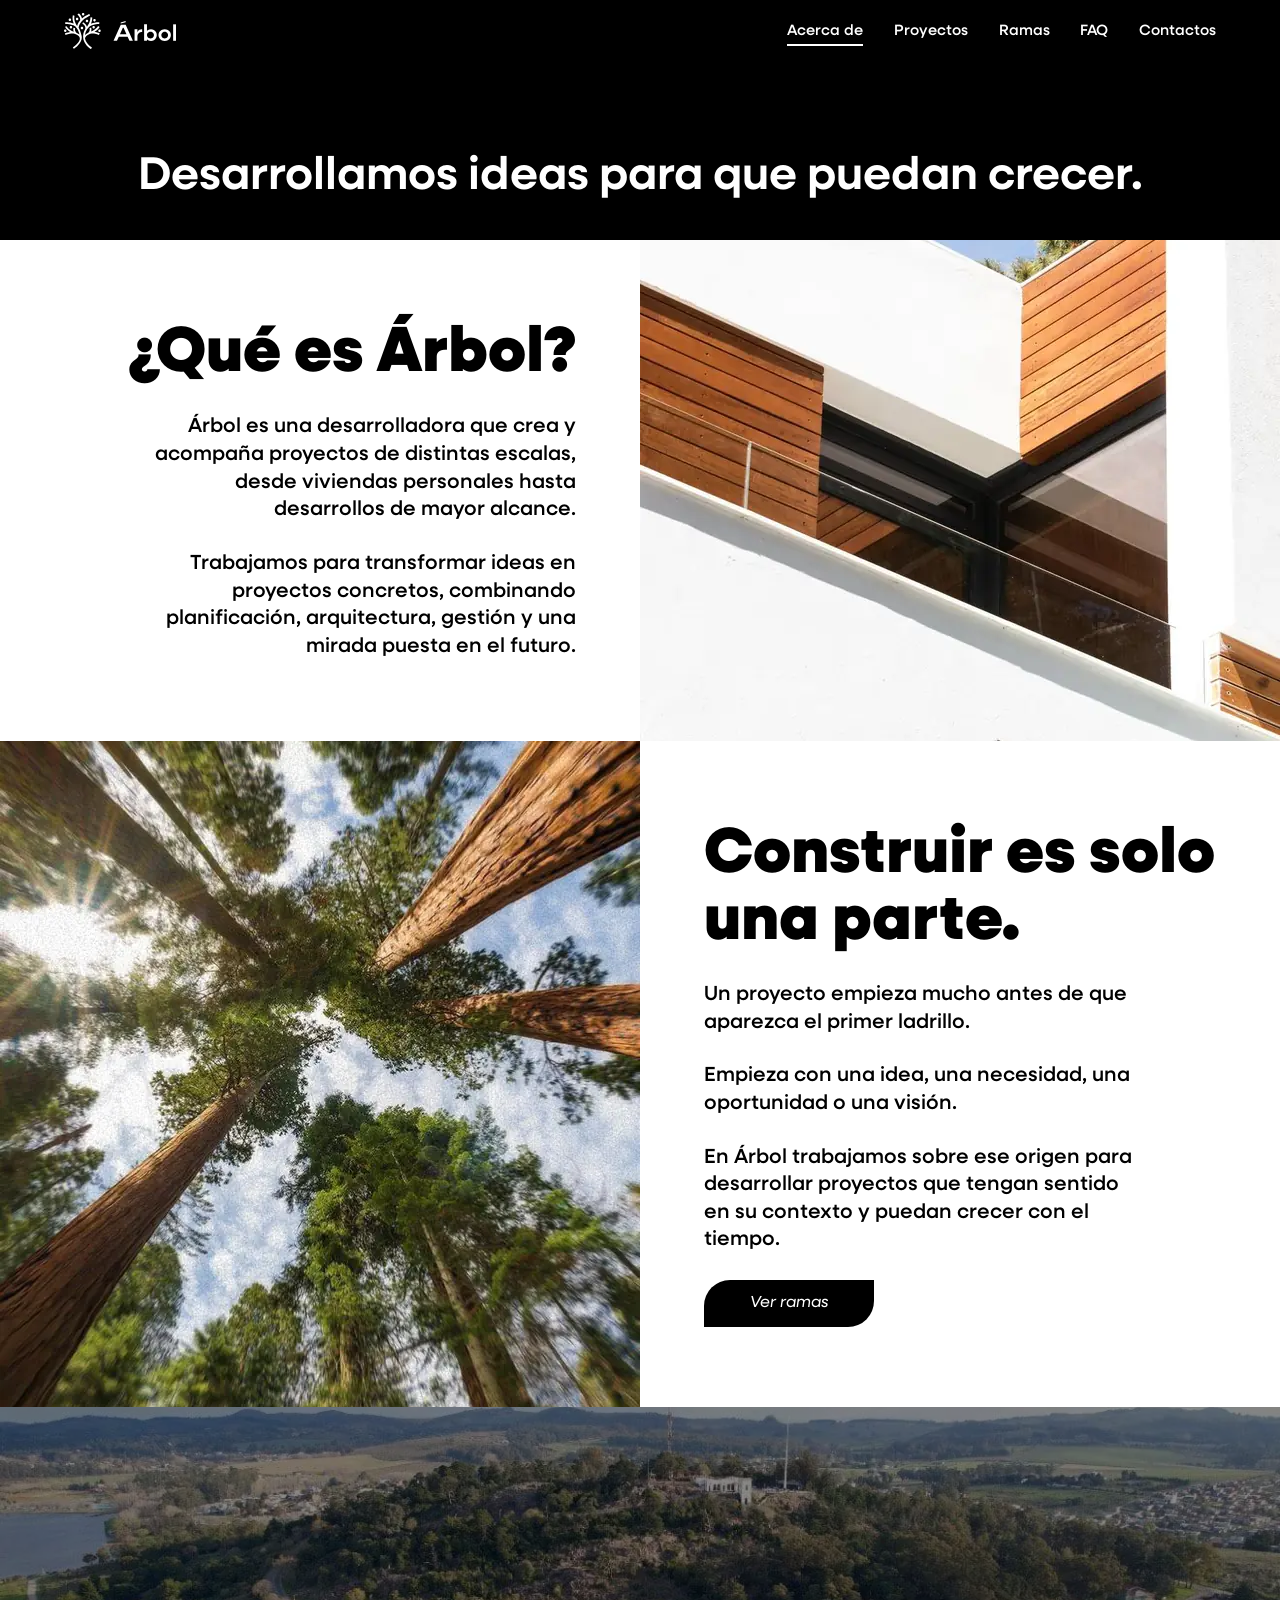
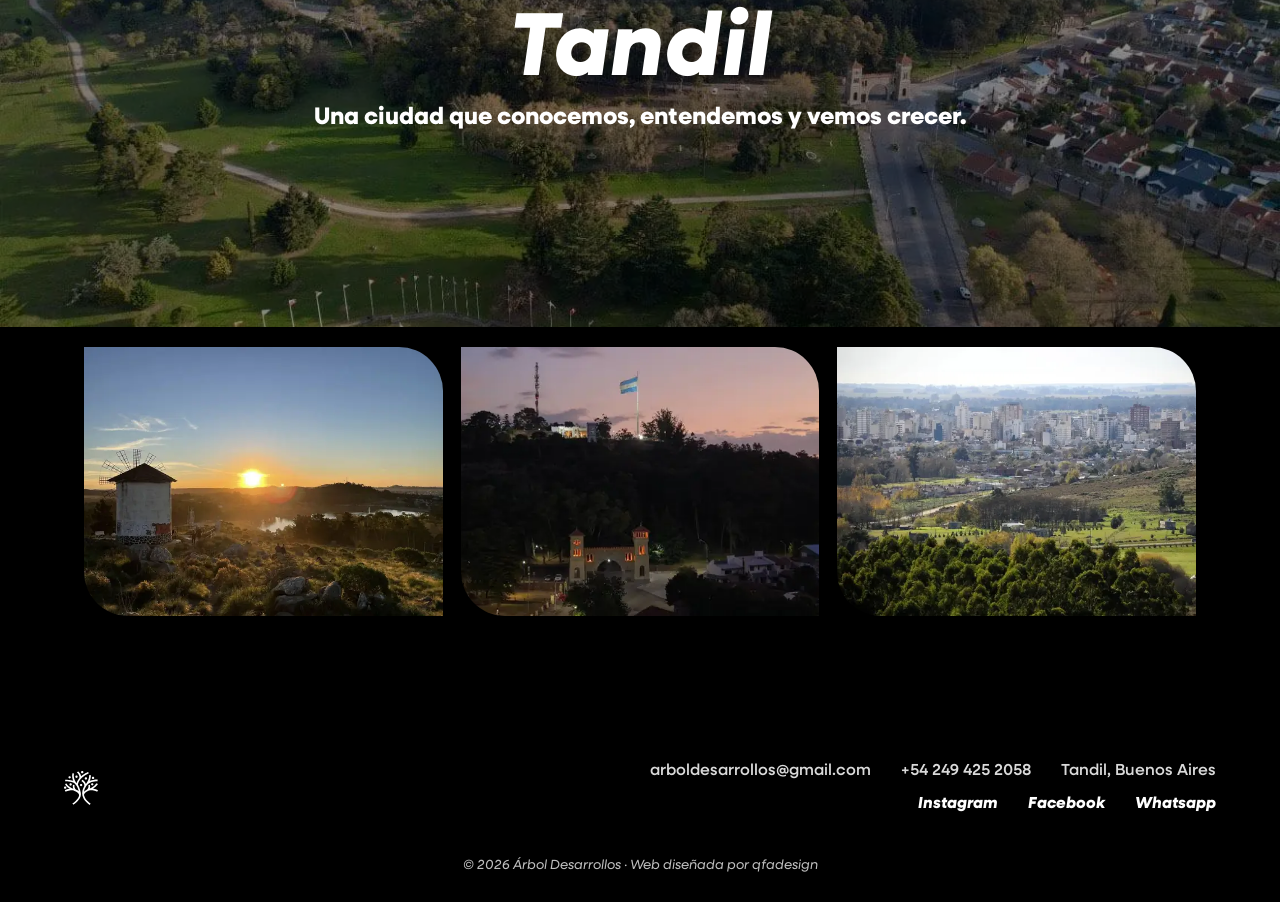
==== acerca-de/index.html @ dad2f112 "Add files via upload" ====
<!DOCTYPE html>
<html lang="es-AR"><head><meta charset="utf-8">
<!-- Google tag (gtag.js) -->
<script async src="https://www.googletagmanager.com/gtag/js?id=G-BPRK6N3W0X"></script>
<script>
  window.dataLayer = window.dataLayer || [];
  function gtag(){dataLayer.push(arguments);}
  gtag('js', new Date());

  gtag('config', 'G-BPRK6N3W0X');
</script>
<script>document.documentElement.classList.add("js")</script>
<meta name="viewport" content="width=device-width, initial-scale=1, viewport-fit=cover">
<title>Acerca de Árbol Desarrollos | Desarrolladora en Tandil</title>
<meta name="description" content="Árbol es una desarrolladora que crea y acompaña proyectos de distintas escalas en Tandil, desde viviendas personales hasta desarrollos de mayor alcance.">
<link rel="canonical" href="https://arboldesarrollos.com/acerca-de/">
<link rel="alternate" hreflang="es-AR" href="https://arboldesarrollos.com/acerca-de/">
<meta name="robots" content="index, follow, max-image-preview:large, max-snippet:-1">
<meta name="theme-color" content="#000000"><meta name="author" content="Árbol Desarrollos">
<meta name="geo.region" content="AR-B"><meta name="geo.placename" content="Tandil">
<meta property="og:type" content="website"><meta property="og:url" content="https://arboldesarrollos.com/acerca-de/"><meta property="og:site_name" content="Árbol Desarrollos"><meta property="og:locale" content="es_AR"><meta property="og:title" content="Acerca de Árbol Desarrollos | Desarrolladora en Tandil"><meta property="og:description" content="Árbol es una desarrolladora que crea y acompaña proyectos de distintas escalas en Tandil, desde viviendas personales hasta desarrollos de mayor alcance."><meta property="og:image" content="https://arboldesarrollos.com/og-image.jpg"><meta property="og:image:type" content="image/jpeg"><meta property="og:image:width" content="1200"><meta property="og:image:height" content="630"><meta property="og:image:alt" content="Árbol Desarrollos Inmobiliarios">
<meta name="twitter:card" content="summary_large_image"><meta name="twitter:title" content="Acerca de Árbol Desarrollos | Desarrolladora en Tandil"><meta name="twitter:description" content="Árbol es una desarrolladora que crea y acompaña proyectos de distintas escalas en Tandil, desde viviendas personales hasta desarrollos de mayor alcance."><meta name="twitter:image" content="https://arboldesarrollos.com/og-image.jpg"><meta name="twitter:image:alt" content="Árbol Desarrollos Inmobiliarios">
<link rel="icon" href="/favicon.ico" sizes="48x48"><link rel="icon" type="image/png" sizes="48x48" href="/favicon-48x48.png"><link rel="icon" type="image/png" sizes="96x96" href="/favicon-96x96.png"><link rel="icon" type="image/svg+xml" href="/favicon.svg" sizes="any"><link rel="apple-touch-icon" href="/apple-touch-icon.png"><link rel="manifest" href="/site.webmanifest">
<link rel="preload" as="font" type="font/woff2" href="/fonts/neulis-400-500.woff2" crossorigin>
<link rel="preload" as="font" type="font/woff2" href="/fonts/neulis-900.woff2" crossorigin>
<link rel="stylesheet" href="/css/style.css?v=20261016">
<script type="application/ld+json">{"@context":"https://schema.org","@graph":[{"@type":["Organization","RealEstateAgent"],"@id":"https://arboldesarrollos.com/#organizacion","name":"Árbol Desarrollos","alternateName":"Árbol Desarrollos Inmobiliarios","description":"Árbol es una desarrolladora inmobiliaria de Tandil. Proyectos de vivienda (Árbol Origen) e inversión (Árbol Horizonte) con planificación y mirada a largo plazo.","url":"https://arboldesarrollos.com/","logo":{"@type":"ImageObject","url":"https://arboldesarrollos.com/icon-512.png","width":512,"height":512},"image":"https://arboldesarrollos.com/og-image.jpg","email":"arboldesarrollos@gmail.com","telephone":"+542494252058","address":{"@type":"PostalAddress","addressLocality":"Tandil","addressRegion":"Buenos Aires","addressCountry":"AR"},"areaServed":{"@type":"City","name":"Tandil","geo":{"@type":"GeoCoordinates","latitude":-37.3217,"longitude":-59.1332}},"sameAs":["https://www.instagram.com/arbol.desarrollos/","https://www.facebook.com/profile.php?id=61587335765953"],"contactPoint":{"@type":"ContactPoint","contactType":"customer service","email":"arboldesarrollos@gmail.com","telephone":"+542494252058","availableLanguage":"es"}},{"@type":"WebSite","@id":"https://arboldesarrollos.com/#sitio","url":"https://arboldesarrollos.com/","name":"Árbol Desarrollos","inLanguage":"es-AR","publisher":{"@id":"https://arboldesarrollos.com/#organizacion"}},{"@type":"AboutPage","@id":"https://arboldesarrollos.com/acerca-de/#webpage","url":"https://arboldesarrollos.com/acerca-de/","name":"Acerca de Árbol Desarrollos | Desarrolladora en Tandil","description":"Árbol es una desarrolladora que crea y acompaña proyectos de distintas escalas en Tandil, desde viviendas personales hasta desarrollos de mayor alcance.","inLanguage":"es-AR","isPartOf":{"@id":"https://arboldesarrollos.com/#sitio"},"about":{"@id":"https://arboldesarrollos.com/#organizacion"},"primaryImageOfPage":{"@type":"ImageObject","url":"https://arboldesarrollos.com/og-image.jpg"},"breadcrumb":{"@id":"https://arboldesarrollos.com/acerca-de/#breadcrumb"}},{"@type":"BreadcrumbList","@id":"https://arboldesarrollos.com/acerca-de/#breadcrumb","itemListElement":[{"@type":"ListItem","position":1,"name":"Inicio","item":"https://arboldesarrollos.com/"},{"@type":"ListItem","position":2,"name":"Acerca de","item":"https://arboldesarrollos.com/acerca-de/"}]}]}</script>
</head>
<body>
<a class="skip" href="#contenido">Saltar al contenido</a>
<header><nav aria-label="Principal"><a class="logo" href="/" aria-label="Árbol Desarrollos, ir al inicio"><img src="/img/logo.svg" alt="Árbol Desarrollos" width="112" height="36"></a><button id="bg" type="button" aria-label="Abrir menú" aria-expanded="false" aria-controls="mn">☰</button><ul id="mn"><li><a href="/acerca-de/" class="on" aria-current="page">Acerca de</a></li><li><a href="/proyectos/">Proyectos</a></li><li><a href="/ramas/">Ramas</a></li><li><a href="/preguntas-frecuentes/">FAQ</a></li><li><a href="/contacto/">Contactos</a></li></ul></nav></header>
<main id="contenido">
<section class="page">
<div class="head"><h1 class="soft">Desarrollamos ideas para que puedan crecer.</h1></div>
<div class="split"><div class="tx"><h2>¿Qué es Árbol?</h2><p>Árbol es una desarrolladora que crea y acompaña proyectos de distintas escalas, desde viviendas personales hasta desarrollos de mayor alcance.</p><p>Trabajamos para transformar ideas en proyectos concretos, combinando planificación, arquitectura, gestión y una mirada puesta en el futuro.</p></div><div class="ph"><img src="/img/detalle-arquitectura-900.webp" srcset="/img/detalle-arquitectura-640.webp 640w, /img/detalle-arquitectura-900.webp 900w" sizes="(max-width:820px) 100vw, 50vw" alt="Detalle de arquitectura" width="900" height="1350" loading="lazy" decoding="async"></div></div>
<div class="split rev"><div class="ph"><img src="/img/arboles-contrapicado-736.webp" srcset="/img/arboles-contrapicado-640.webp 640w, /img/arboles-contrapicado-736.webp 736w" sizes="(max-width:820px) 100vw, 50vw" alt="Árboles vistos desde abajo" width="736" height="1338" loading="lazy" decoding="async"></div><div class="tx"><h2>Construir es solo una parte.</h2><p>Un proyecto empieza mucho antes de que aparezca el primer ladrillo.</p><p>Empieza con una idea, una necesidad, una oportunidad o una visión.</p><p>En Árbol trabajamos sobre ese origen para desarrollar proyectos que tengan sentido en su contexto y puedan crecer con el tiempo.</p><a class="btn dk" href="/ramas/">Ver ramas</a></div></div>
<div class="tan"><img class="bgi" src="/img/tandil-parque-aerea-1320.webp" srcset="/img/tandil-parque-aerea-640.webp 640w, /img/tandil-parque-aerea-1024.webp 1024w, /img/tandil-parque-aerea-1320.webp 1320w" sizes="100vw" alt="Vista aérea de un parque y barrios de Tandil" width="1320" height="735" loading="lazy" decoding="async"><h2>Tandil</h2><p>Una ciudad que conocemos, entendemos y vemos crecer.</p></div>
<div class="sec"><div class="gal"><div><img src="/img/tandil-atardecer-molino-1100.webp" srcset="/img/tandil-atardecer-molino-640.webp 640w, /img/tandil-atardecer-molino-1024.webp 1024w, /img/tandil-atardecer-molino-1100.webp 1100w" sizes="(max-width:820px) 100vw, 33vw" alt="Atardecer en Tandil" width="1100" height="825" loading="lazy" decoding="async"></div><div><img src="/img/tandil-portal-cerro-calvario-1100.webp" srcset="/img/tandil-portal-cerro-calvario-640.webp 640w, /img/tandil-portal-cerro-calvario-1024.webp 1024w, /img/tandil-portal-cerro-calvario-1100.webp 1100w" sizes="(max-width:820px) 100vw, 33vw" alt="Portal del Cerro Calvario" width="1100" height="618" loading="lazy" decoding="async"></div><div><img src="/img/tandil-ciudad-lejos-1100.webp" srcset="/img/tandil-ciudad-lejos-640.webp 640w, /img/tandil-ciudad-lejos-1024.webp 1024w, /img/tandil-ciudad-lejos-1100.webp 1100w" sizes="(max-width:820px) 100vw, 33vw" alt="Vista de la ciudad de Tandil" width="1100" height="750" loading="lazy" decoding="async"></div></div></div>
</section>
</main>
<footer><a class="flogo" href="/" aria-label="Ir al inicio"><img class="ft" src="/img/logo-isotipo.svg" alt="Árbol Desarrollos" width="35" height="34"></a><div><ul class="fn"><li><a href="mailto:arboldesarrollos@gmail.com">arboldesarrollos@gmail.com</a></li><li><a href="tel:+542494252058">+54 249 425 2058</a></li><li>Tandil, Buenos Aires</li></ul><ul class="s"><li><a href="https://www.instagram.com/arbol.desarrollos/" target="_blank" rel="noopener">Instagram</a></li><li><a href="https://www.facebook.com/profile.php?id=61587335765953" target="_blank" rel="noopener">Facebook</a></li><li><a href="https://wa.me/542494252058" target="_blank" rel="noopener">Whatsapp</a></li></ul></div><small>© 2026 Árbol Desarrollos · Web diseñada por qfadesign</small></footer>
<script src="/js/main.js?v=20261016" defer></script>
</body></html>
---- css/style.css ----
@font-face{font-family:'Neulis Sans';font-weight:900;font-style:normal;font-display:swap;src:url(/fonts/neulis-900.woff2) format('woff2')}
@font-face{font-family:'Neulis Sans';font-weight:800;font-style:normal;font-display:swap;src:url(/fonts/neulis-800.woff2) format('woff2')}
@font-face{font-family:'Neulis Sans';font-weight:700;font-style:normal;font-display:swap;src:url(/fonts/neulis-700.woff2) format('woff2')}
@font-face{font-family:'Neulis Sans';font-weight:600;font-style:normal;font-display:swap;src:url(/fonts/neulis-600.woff2) format('woff2')}
@font-face{font-family:'Neulis Sans';font-weight:400 500;font-style:normal;font-display:swap;src:url(/fonts/neulis-400-500.woff2) format('woff2')}
@font-face{font-family:'Neulis Sans';font-weight:800 900;font-style:italic;font-display:swap;src:url(/fonts/neulis-800-900-italic.woff2) format('woff2')}
@font-face{font-family:'Neulis Sans';font-weight:700;font-style:italic;font-display:swap;src:url(/fonts/neulis-700-italic.woff2) format('woff2')}
@font-face{font-family:'Neulis Sans';font-weight:600;font-style:italic;font-display:swap;src:url(/fonts/neulis-600-italic.woff2) format('woff2')}
@font-face{font-family:'Neulis Sans';font-weight:300;font-style:italic;font-display:swap;src:url(/fonts/neulis-300-italic.woff2) format('woff2')}
@font-face{font-family:'Neulis Sans';font-weight:400 500;font-style:italic;font-display:swap;src:url(/fonts/neulis-400-500-italic.woff2) format('woff2')}
@font-face{font-family:'Bickham Script Pro 3';font-weight:400;font-style:normal;font-display:swap;src:url(/fonts/bickham-400.woff2) format('woff2')}
:root{--n:#000;--b:#fff;--g:#819092;--o:#d4703d;--sans:'Neulis Sans',system-ui,sans-serif;--script:'Bickham Script Pro 3',cursive;--r:26px;--pad:clamp(20px,5vw,72px);--d:#fff}
body.hz{--d:var(--g)}
*{box-sizing:border-box;margin:0}
html{scroll-padding-top:64px}
body{font-family:var(--sans);background:var(--n);color:var(--b);padding-top:env(safe-area-inset-top,0);-webkit-font-smoothing:antialiased}
a{color:inherit;text-decoration:none}
img{max-width:100%;display:block}
header nav{position:fixed;top:env(safe-area-inset-top,0);left:0;right:0;height:62px;background:#000;display:flex;align-items:center;justify-content:space-between;padding:0 var(--pad);z-index:10}
header nav .logo img{height:36px;width:auto}
header nav ul{display:flex;gap:clamp(16px,2.4vw,34px);list-style:none;padding:0}
header nav ul a{font-weight:500;font-size:15px;padding:6px 0;border-bottom:2px solid transparent;transition:.2s}
header nav ul a:hover,header nav ul a.on{border-color:var(--d)}
#bg{display:none;background:none;border:0;color:#fff;font-size:28px;cursor:pointer}
main{padding-top:62px;min-height:100vh}
.page{animation:in .5s ease}
@keyframes in{from{opacity:0;transform:translateY(14px)}to{opacity:1;transform:none}}
.btn{display:inline-block;background:#fff;color:#000;font-style:italic;font-weight:500;padding:14px 46px;border-radius:var(--r) 0 var(--r) 0;transition:.25s;border:0;font-family:inherit;font-size:16px;cursor:pointer}
.btn:hover{background:var(--d);color:#000;transform:translateY(-2px);box-shadow:0 10px 26px rgba(255,255,255,.25)}
.btn.dk{background:#000;color:#fff}
.btn.dk:hover{background:var(--d);color:#000;box-shadow:inset 0 0 0 2px #000}
.hero,.cta,.tan{position:relative;display:flex;flex-direction:column;align-items:center;justify-content:center;text-align:center;padding:60px var(--pad);isolation:isolate}
.hero::before,.cta::before,.tan::before{content:"";position:absolute;inset:0;background:rgba(0,0,0,.45);z-index:-1}
.hero{min-height:calc(100vh - 62px)}
.script{font-family:var(--script);font-weight:400;font-size:clamp(66px,11.5vw,170px);line-height:.8}
.hero p,.cta p{font-size:clamp(16px,2vw,24px);font-weight:500;margin:26px 0 40px;max-width:820px}
h1,h2,h3{font-weight:900;line-height:1.05}
h2{font-size:clamp(34px,5vw,64px)}
i,em{font-style:italic}
.split{display:grid;grid-template-columns:1fr 1fr;background:#fff;color:#000}
.split .tx{padding:80px var(--pad);display:flex;flex-direction:column;justify-content:center;align-items:flex-end;text-align:right;gap:26px}
.split .tx p{font-size:clamp(16px,1.6vw,21px);font-weight:500;max-width:440px;line-height:1.35}
.split.rev .tx{align-items:flex-start;text-align:left}
.split .ph{min-height:420px;position:relative;overflow:hidden}
.ramas{background:linear-gradient(90deg,var(--o),var(--g));text-align:center;padding:80px var(--pad)}
.ramas h2 span{color:#fff}.ramas h2{color:#000}
.duo{display:grid;grid-template-columns:1fr auto 1fr;gap:34px;align-items:center;max-width:920px;margin:56px auto}
.duo h3{font-size:26px;font-style:italic;color:#000}
.duo p{font-weight:500;line-height:1.35;margin-top:6px}
.duo .l{text-align:right}.duo .r{text-align:left}
.ic{display:flex;gap:6px}.ic span{position:relative;width:58px;height:110px;display:block}.ic img{position:absolute;left:50%;top:50%;width:110px;max-width:none;height:auto;transform:translate(-50%,-50%) rotate(var(--rot))}
.hero::before{background:rgba(0,0,0,.28)}
.gal{display:grid;grid-template-columns:repeat(3,1fr);gap:18px}
.gal div{aspect-ratio:4/3;position:relative;overflow:hidden;border-radius:0 44px 0 44px}
.pro .pimg{min-height:340px;position:relative;padding:0}
.note{font-size:13px;opacity:.6;font-style:italic;margin-top:18px}
.sub{margin:70px 0 22px;font-size:clamp(26px,3.4vw,40px)}
.tan{min-height:520px}.tan h2{font-style:italic;font-size:clamp(46px,7vw,90px)}
.tan p{font-size:clamp(16px,2vw,24px);font-weight:800;margin-top:6px}
.cta{min-height:360px}.cta h2{font-size:clamp(26px,3.6vw,44px);font-weight:600}
.cta p{margin:10px 0 26px;font-weight:500;font-size:clamp(14px,1.4vw,17px);opacity:.9}
footer{background:#000;padding:56px var(--pad) 28px;display:grid;grid-template-columns:1fr auto;gap:28px;align-items:center}
footer img{height:34px;width:auto}
footer .flogo{display:block;width:fit-content}
footer ul{display:flex;flex-wrap:wrap;gap:8px 30px;justify-content:flex-end;list-style:none;padding:0;margin:0}
footer ul.s{font-style:italic;font-weight:800}
footer small{grid-column:1/-1;text-align:center;font-style:italic;font-weight:400;opacity:.75;margin-top:16px}
.head{padding:90px var(--pad) 40px;text-align:center}
.head h1:not(.script){font-size:clamp(40px,6.4vw,88px)}
.head.grad{background:linear-gradient(90deg,var(--o),var(--g));padding-bottom:70px}.head.grad h1{color:#000}.head.grad h1 span{color:#fff}
.head h1.soft{font-size:clamp(28px,3.8vw,46px);font-weight:600}
.head p{margin-top:16px;font-size:clamp(16px,1.8vw,21px);font-weight:500;opacity:.85}
.sec{padding:20px var(--pad) 90px;max-width:1240px;margin:auto}.head.grad+.sec{padding-top:60px}
.cards{display:grid;grid-template-columns:repeat(auto-fit,minmax(280px,1fr));gap:28px}
.card{padding:38px;border-radius:0 var(--r) 0 var(--r);background:#fff;color:#000}
.card.or{background:var(--o)}.card.gr{background:var(--g)}
.card h3{font-size:34px;font-style:italic;margin-bottom:12px}
.card p{font-weight:500;line-height:1.4}
.pro{display:grid;grid-template-columns:1fr 1fr;gap:0;background:#fff;color:#000;border-radius:0 60px 0 60px;overflow:hidden}
.pro img{width:100%;height:100%;object-fit:cover;min-height:300px}
.pro div{padding:44px;display:flex;flex-direction:column;gap:16px;justify-content:center;align-items:flex-start}
.pro p{font-weight:500;line-height:1.4}
.tag{font-size:13px;font-weight:800;letter-spacing:.08em;text-transform:uppercase;color:var(--g)}
details{border-bottom:1px solid #333;padding:22px 0}
summary span{flex:1}
summary::before{content:counter(q,decimal-leading-zero);color:var(--d);font-size:.62em;font-weight:500;opacity:.8;padding-top:.5em;min-width:1.6em}
.sec{counter-reset:q}details{counter-increment:q}
details p a{font-weight:700;border-bottom:2px solid var(--d)}
summary{font-weight:800;font-size:clamp(18px,2vw,23px);cursor:pointer;list-style:none;display:flex;justify-content:space-between;gap:20px}
summary::after{content:"+";color:var(--d);font-size:28px;line-height:1}
details[open] summary::after{content:"–"}
details p{margin-top:14px;font-weight:500;line-height:1.5;opacity:.85;max-width:760px}
form{display:grid;gap:16px;max-width:620px;margin:auto}
input,textarea{font:inherit;font-weight:500;padding:16px 18px;border:0;border-bottom:2px solid var(--g);background:#111;color:#fff;border-radius:0}
input:focus,textarea:focus{outline:0;border-color:var(--d)}
textarea{min-height:130px;resize:vertical}
#ok{display:none;text-align:center;font-weight:800;font-size:22px;padding:40px 0}
.via{display:flex;flex-wrap:wrap;gap:16px;justify-content:center;max-width:620px;margin:0 auto}
.via .btn{flex:1 1 240px;text-align:center;padding:14px 20px}
.alt{text-align:center;font-style:italic;font-weight:500;opacity:.75;margin:34px 0 26px}
.js .rv{opacity:0}
.js .rv.in{opacity:1;animation:rv .85s cubic-bezier(.2,.7,.2,1) backwards;animation-delay:var(--dl,0s)}
@keyframes rv{from{opacity:0;transform:translateY(28px)}to{opacity:1;transform:none}}
@media(prefers-reduced-motion:reduce){.js .rv{opacity:1}.js .rv.in{animation:none}}
.back{display:inline-block;margin-bottom:18px;font-weight:500;font-size:15px;opacity:.8;border-bottom:2px solid transparent;transition:.2s}
.back:hover{opacity:1;border-color:var(--d)}
.head .tag{display:block;margin-bottom:10px}
.hs{display:flex;gap:18px;overflow-x:auto;scroll-snap-type:x mandatory;padding:0 var(--pad) 14px;scroll-padding:0 var(--pad);scrollbar-width:thin;scrollbar-color:var(--d) #111;-webkit-overflow-scrolling:touch}
.hs img{--w:min(80vw,520px);flex:0 0 var(--w);width:var(--w);height:auto!important;max-height:280px;aspect-ratio:2/1;object-fit:cover;object-position:center 45%;border-radius:0 28px 0 28px;scroll-snap-align:start;background:#111}
.hsn{display:flex;gap:10px;justify-content:flex-end;padding:8px var(--pad) 0}
.hsn button{width:46px;height:46px;border-radius:0 16px 0 16px;border:2px solid var(--d);background:transparent;color:#fff;font-size:26px;line-height:1;cursor:pointer;transition:.2s}
.hsn button:hover{background:var(--d);color:#000}
.pro.one{grid-template-columns:1fr}
.blk{margin-top:70px}
.blk>h2{font-size:clamp(24px,3vw,36px);font-weight:600;margin-bottom:22px}
.grid3{display:grid;grid-template-columns:repeat(auto-fit,minmax(270px,1fr));gap:18px}
.sc{background:#0e0e0e;border:1px solid #232323;border-radius:0 34px 0 34px;padding:28px}
.sc h3{font-size:13px;font-weight:800;letter-spacing:.14em;text-transform:uppercase;color:var(--g);margin-bottom:14px}
.sc ul{list-style:none;padding:0;margin:0}
.sc .feat li{border-color:#232323}
.sc .row{display:flex;align-items:center;gap:14px;padding:12px 0;border-bottom:1px solid #232323;font-weight:500;line-height:1.3}
.sc .row:last-child{border-bottom:0}
.sc .row small{display:block;font-size:14px;opacity:.75;font-weight:400}
.n{flex:0 0 32px;height:32px;border-radius:50%;background:var(--g);color:#fff;display:grid;place-items:center;font-size:15px;font-weight:600}
.n.b{background:#fff;color:#000}
.big{font-size:clamp(34px,4.4vw,54px);font-weight:800;line-height:1}
.planos{display:grid;grid-template-columns:repeat(3,1fr);gap:18px;align-items:start}
.planos figure{margin:0;background:#fff;color:#000;border-radius:0 34px 0 34px;padding:16px 16px 14px}

.planos img{width:100%;height:auto;display:block}
.planos figcaption{margin-top:10px;font-weight:600;font-size:15px}
.mat{display:flex;flex-wrap:wrap;gap:10px}
.mat span{display:flex;align-items:center;gap:12px;border:1px solid var(--g);padding:7px 20px 7px 7px;border-radius:0 16px 0 16px;font-weight:500}.mat img{width:44px;height:44px;object-fit:cover;border-radius:0 10px 0 10px;flex:none}
@media(max-width:820px){.planos{grid-template-columns:1fr}.planos figure:first-child{grid-row:auto}}
.sec .note{margin-top:22px}
.feat{list-style:none;padding:0;width:100%}
.feat li{position:relative;font-weight:500;line-height:1.35;padding:12px 0 12px 26px;border-bottom:1px solid #ddd}
.feat li:last-child{border-bottom:0}
.feat li::before{content:"";position:absolute;left:0;top:19px;width:10px;height:10px;background:var(--g);border-radius:0 4px 0 4px}
.planos.uno{grid-template-columns:1fr;max-width:520px}
.pro+.pro{margin-top:28px}
.head h1.long{font-size:clamp(32px,5.2vw,68px)}
.ubi{display:grid;grid-template-columns:1.5fr 1fr;gap:18px;align-items:stretch}
.ubi figure{margin:0;border-radius:0 34px 0 34px;overflow:hidden;background:#fff;min-height:280px}
.ubi figure img{width:100%;height:100%;object-fit:cover}
.ubi .sc p{font-weight:500;line-height:1.45;margin-bottom:16px}
.ubi .sc .btn{margin-top:4px}
.ubi .sc img{border-radius:0 24px 0 24px;margin-top:22px;width:100%;max-height:260px;object-fit:cover}
@media(max-width:820px){
#bg{display:block}
header nav ul{position:fixed;top:calc(62px + env(safe-area-inset-top,0));left:0;right:0;background:#000;flex-direction:column;padding:10px var(--pad) 26px;gap:4px;transform:translateY(-130%);visibility:hidden;transition:transform .3s,visibility 0s .3s;z-index:-1}
header nav ul.open{transform:none;visibility:visible;transition:transform .3s,visibility 0s}
header nav ul a{display:block;padding:12px 0;font-size:18px}
.split,.pro{grid-template-columns:1fr}.gal{grid-template-columns:1fr}.ubi{grid-template-columns:1fr}
.split .tx{align-items:flex-start;text-align:left;padding:56px var(--pad)}
.split .ph{min-height:320px;order:-1}
.duo{grid-template-columns:1fr;text-align:center;gap:22px}.duo .l,.duo .r{text-align:center}.ic{margin:auto}
.ramas{background:linear-gradient(180deg,var(--o),var(--g))}
footer{grid-template-columns:1fr;text-align:center}footer img{margin:auto}footer .flogo{margin:auto}footer ul{justify-content:center}
}

.bgi{position:absolute;inset:0;width:100%;height:100%;object-fit:cover;z-index:-2}
.cta .bgi{object-position:center 90%}
.split .ph img,.gal img,.pro .pimg img{position:absolute;inset:0;width:100%;height:100%;object-fit:cover;min-height:0}
.planos a{display:block}
.sr{position:absolute;width:1px;height:1px;margin:-1px;padding:0;overflow:hidden;clip:rect(0,0,0,0);white-space:nowrap;border:0}
.skip{position:absolute;left:12px;top:-80px;background:#fff;color:#000;padding:10px 18px;z-index:20;font-weight:600;border-radius:0 14px 0 14px;transition:top .2s}
.skip:focus{top:calc(env(safe-area-inset-top,0px) + 8px)}
a:focus-visible,button:focus-visible,summary:focus-visible{outline:2px solid var(--o);outline-offset:3px}
footer ul.fn{font-weight:500;opacity:.85;margin-bottom:14px}
footer ul.fn a:hover,footer ul.s a:hover{text-decoration:underline;text-underline-offset:4px}
.hp-btn{text-align:center;margin-top:44px}
@media(prefers-reduced-motion:reduce){.page{animation:none}}

.pro.sm{grid-template-columns:260px 1fr;max-width:760px;margin:0 auto;border-radius:0 36px 0 36px}
.pro.sm .pimg{min-height:220px}
.pro.sm div{padding:26px 28px;gap:10px}
.pro.sm h2{font-size:clamp(22px,2.4vw,30px)}
.pro.sm p{font-size:15px}
.pro.sm .mat span{font-size:13px;padding:5px 11px!important}
.hp-btn{margin-top:28px}
@media(max-width:820px){.pro.sm{grid-template-columns:1fr;max-width:420px}.pro.sm .pimg{min-height:180px}}

/* portada de proyectos compacta */
.head.cmp{padding:40px var(--pad) 18px}
.head.cmp h1{font-size:clamp(34px,4.6vw,60px)!important}
.head.cmp p{margin-top:10px}
.sec.lst{display:grid;grid-template-columns:1fr 1fr;gap:24px;padding-top:10px;padding-bottom:56px;align-items:stretch}
.sec.lst .pro{margin:0;grid-template-columns:1fr;border-radius:0 44px 0 44px}
.pro.cp .pimg{min-height:0;height:clamp(170px,26vh,250px)}
.pro.cp>div:last-child{padding:22px 28px 26px;gap:10px}
.pro.cp h2{font-size:clamp(24px,2.6vw,34px)}
.pro.cp h2 br{display:none}
.pro.cp p{font-size:15px;line-height:1.35}
.pro.cp .btn{padding:11px 34px;font-size:15px;margin-top:2px}
.mat.mini{gap:6px}.mat.mini span{padding:5px 12px;font-size:13px}
@media(max-width:820px){
.head.cmp{padding:26px var(--pad) 10px}.head.cmp p{display:none}
.head.cmp h1{font-size:34px!important}
.sec.lst{grid-template-columns:1fr;gap:14px;padding-bottom:36px}
.sec.lst .pro.cp{grid-template-columns:128px 1fr;border-radius:0 28px 0 28px}
.pro.cp .pimg{height:auto;min-height:150px}
.pro.cp>div:last-child{padding:16px 16px 18px;gap:6px}
.pro.cp h2{font-size:20px}
.pro.cp .tag{font-size:11px}
.pro.cp p{font-size:13.5px;display:-webkit-box;-webkit-line-clamp:2;-webkit-box-orient:vertical;overflow:hidden}
.pro.cp .mat{display:none}
.pro.cp .btn{padding:9px 22px;font-size:14px}
}
/* pestañas dentro de cada proyecto */
.tabs{position:sticky;top:62px;z-index:5;background:#000;display:flex;gap:8px;overflow-x:auto;padding:12px 0;margin:34px 0 0;scrollbar-width:none;border-bottom:1px solid #232323}
.tabs::-webkit-scrollbar{display:none}
.tabs a{flex:0 0 auto;padding:10px 22px;border:1px solid var(--g);border-radius:0 16px 0 16px;font-weight:600;font-size:15px;transition:.2s;white-space:nowrap}
.tabs a:hover{background:#1a1a1a}
.tabs a[aria-selected=true]{background:var(--d);color:#000;border-color:var(--d)}
.tp>.blk:first-child,.tp>.pro:first-child{margin-top:34px}
.tp>.blk+.blk{margin-top:56px}
@media(max-width:820px){.tabs{margin-top:22px;margin-left:calc(var(--pad)*-1);margin-right:calc(var(--pad)*-1);padding-left:var(--pad);padding-right:var(--pad)}.tabs a{padding:9px 18px;font-size:14px}}
.tp{scroll-margin-top:128px}
.head.pj{padding:34px var(--pad) 22px}
.head.pj .back{margin-bottom:10px}
.head.pj h1{font-size:clamp(34px,4.6vw,60px)!important}
.head.pj p{margin-top:10px}
.tabs{margin-top:14px}
@media(max-width:820px){.head.pj{padding:22px var(--pad) 16px}.head.pj h1{font-size:32px!important}.head.pj p{font-size:15px}.hsn{display:none}.tabs{margin-top:8px}}

/* proyectos: sin hueco antes del pie */
main.fit{min-height:0}
.sec.lst{padding-bottom:40px}
/* lightbox */
body.lbo{overflow:hidden}
.lb{position:fixed;inset:0;z-index:50;background:rgba(0,0,0,.92);display:flex;align-items:center;justify-content:center;padding:56px 64px 54px}
.lb[hidden]{display:none}
.lbs{max-width:100%;max-height:100%;overflow:auto;display:flex;align-items:center;justify-content:center;width:100%;height:100%}
.lb img{max-width:100%;max-height:100%;object-fit:contain;border-radius:0 18px 0 18px;background:#fff;cursor:zoom-in}
.lb.zm .lbs{display:block}
.lb.zm img{max-width:none;max-height:none;width:200%;cursor:zoom-out;border-radius:0}
.lb button{position:absolute;background:rgba(255,255,255,.12);border:0;color:#fff;cursor:pointer;font-family:inherit;line-height:1;transition:.2s;z-index:2}
.lb button:hover{background:var(--d,#fff);color:#000}
.lbx{top:max(12px,env(safe-area-inset-top));right:14px;width:44px;height:44px;border-radius:0 14px 0 14px;font-size:30px}
.lbp,.lbn{top:50%;transform:translateY(-50%);width:44px;height:64px;border-radius:0 14px 0 14px;font-size:32px}
.lbp{left:10px}.lbn{right:10px}
.lb.one .lbp,.lb.one .lbn{display:none}
.lb.zm .lbp,.lb.zm .lbn{display:none}
.lbc{position:absolute;left:0;right:0;bottom:14px;text-align:center;font-size:14px;font-weight:500;opacity:.8;padding:0 70px}
@media(max-width:820px){.lb{padding:56px 8px 56px}.lbp,.lbn{top:auto;bottom:6px;transform:none;height:40px;width:44px;font-size:26px}.lbp{left:10px}.lbn{right:10px}.lbc{font-size:13px;bottom:16px;padding:0 64px}}

.tabs button{flex:0 0 auto;padding:10px 22px;border:1px solid var(--g);border-radius:0 16px 0 16px;font:inherit;font-weight:600;font-size:15px;transition:.2s;white-space:nowrap;background:transparent;color:#fff;cursor:pointer}
.tabs button:hover{background:#1a1a1a}
.tabs button[aria-selected=true]{background:var(--d);color:#000;border-color:var(--d)}
.tabs button:focus-visible{outline:2px solid var(--o);outline-offset:3px}
@media(max-width:820px){.tabs button{padding:9px 18px;font-size:14px}}
/* visor en celular: flechas y texto pegados a la imagen */
@media(max-width:820px){
.lb{display:grid;grid-template-columns:48px 1fr 48px;grid-template-areas:"i i i" "p c n";align-content:center;justify-items:center;align-items:center;column-gap:6px;row-gap:12px;padding:64px 10px 24px}
.lb[hidden]{display:none}
.lbs{grid-area:i;width:100%;height:auto;max-height:calc(100vh - 190px);max-height:calc(100dvh - 190px)}
.lb img{max-height:calc(100vh - 190px);max-height:calc(100dvh - 190px)}
.lb.zm img{max-height:none}
.lbp,.lbn{position:static;transform:none;top:auto;bottom:auto;left:auto;right:auto;height:44px;width:44px;font-size:28px}
.lbp{grid-area:p}.lbn{grid-area:n}
.lbc{position:static;grid-area:c;padding:0;font-size:13px;line-height:1.35;text-align:center}
.lb.one{grid-template-columns:1fr;grid-template-areas:"i" "c"}
.lb.zm{grid-template-areas:"i i i" "c c c"}
.lb.zm .lbc{grid-column:1/-1}
}
@media(max-width:820px){.lb{background:rgba(0,0,0,.97)}}
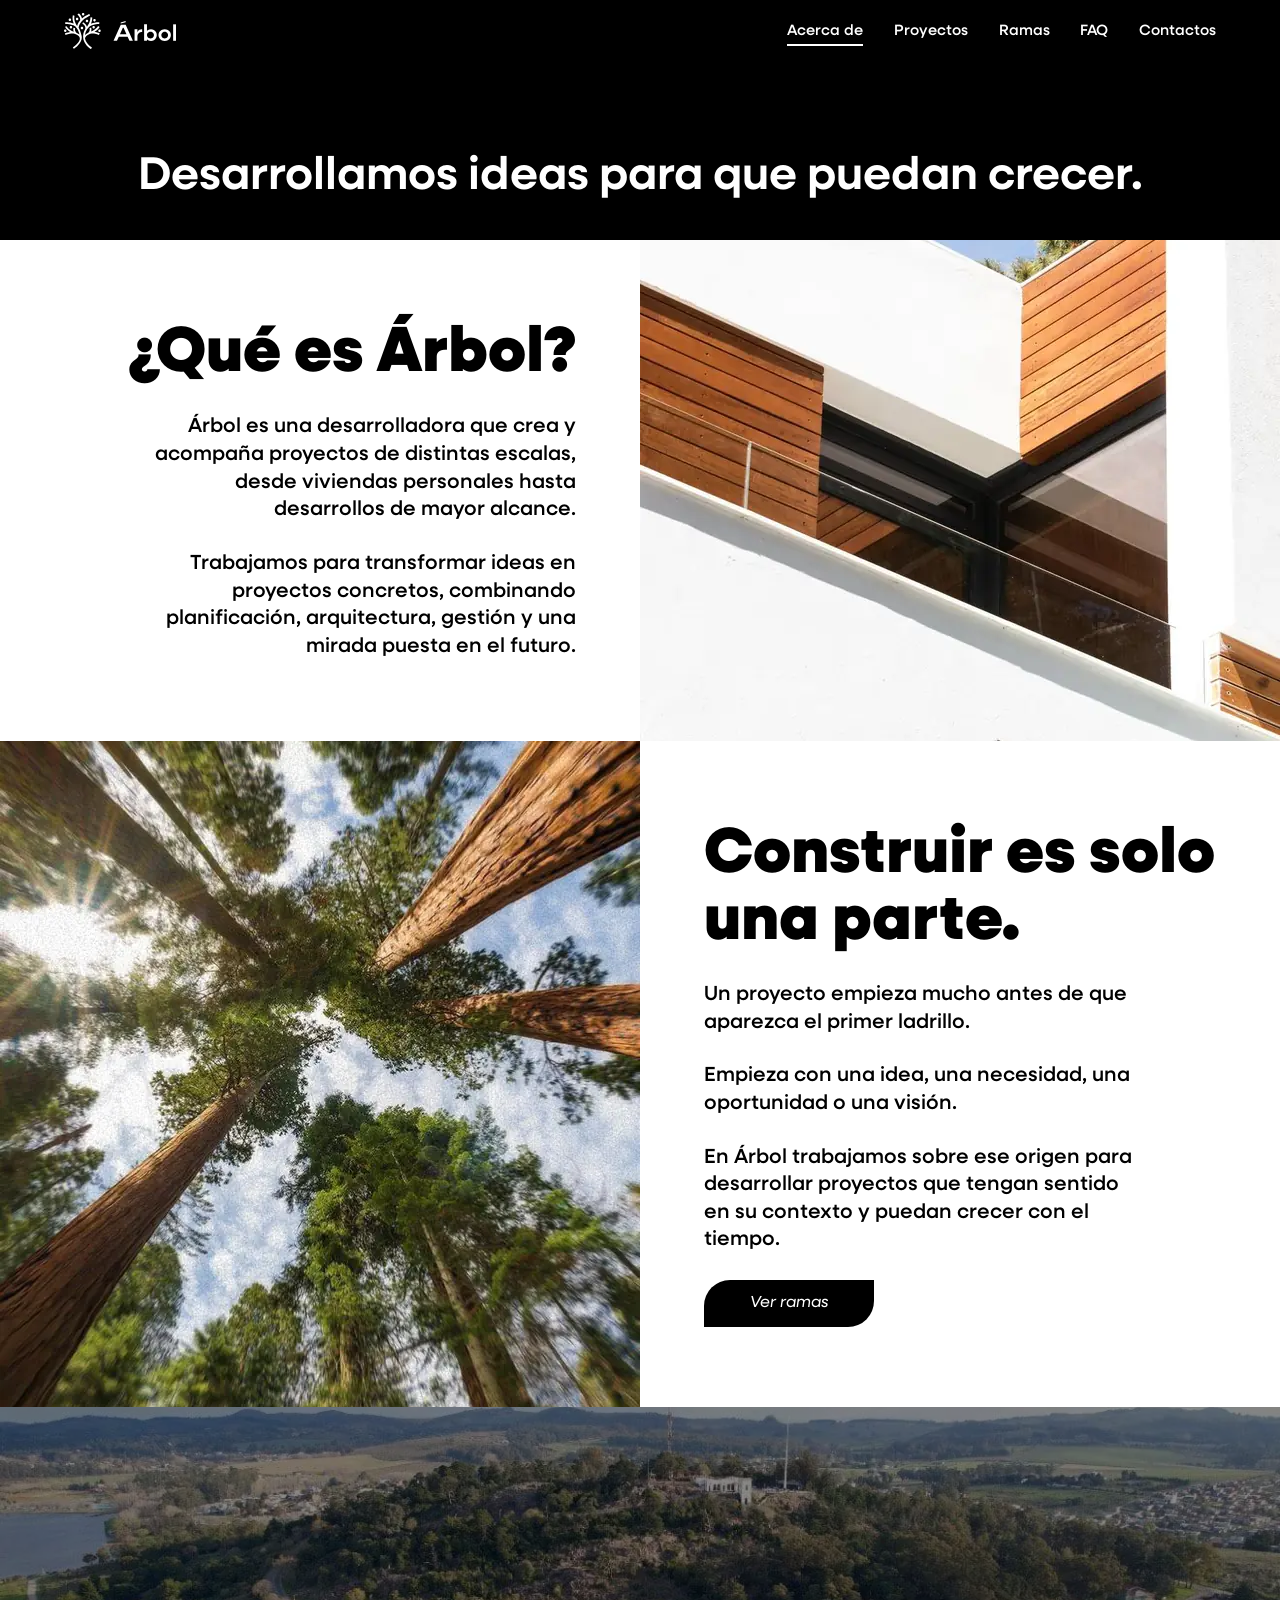
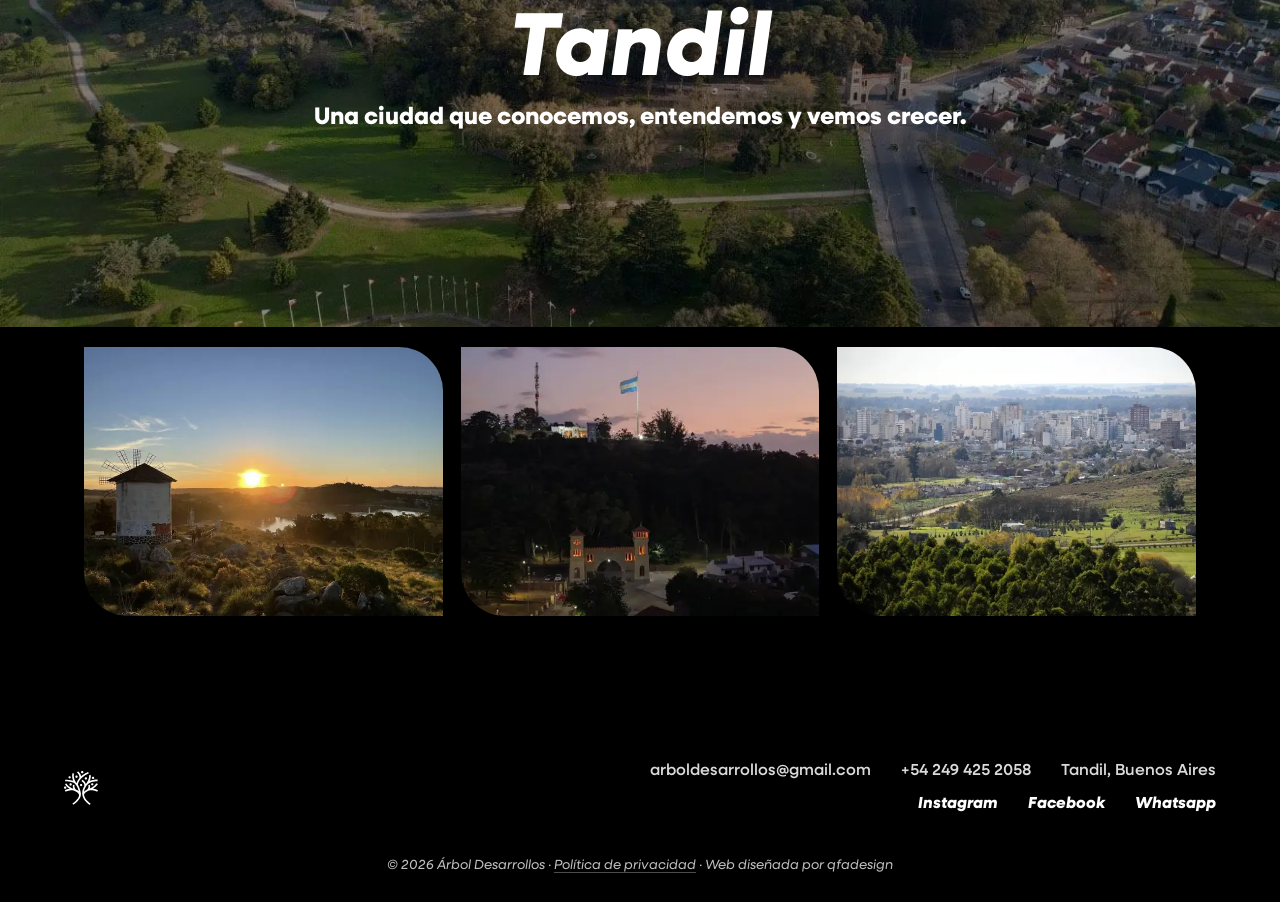
==== commit 3dc6acfd: "Add files via upload" ====
--- a/acerca-de/index.html
+++ b/acerca-de/index.html
@@ -23,7 +23,7 @@
 <link rel="icon" href="/favicon.ico" sizes="48x48"><link rel="icon" type="image/png" sizes="48x48" href="/favicon-48x48.png"><link rel="icon" type="image/png" sizes="96x96" href="/favicon-96x96.png"><link rel="icon" type="image/svg+xml" href="/favicon.svg" sizes="any"><link rel="apple-touch-icon" href="/apple-touch-icon.png"><link rel="manifest" href="/site.webmanifest">
 <link rel="preload" as="font" type="font/woff2" href="/fonts/neulis-400-500.woff2" crossorigin>
 <link rel="preload" as="font" type="font/woff2" href="/fonts/neulis-900.woff2" crossorigin>
-<link rel="stylesheet" href="/css/style.css?v=20261016">
+<link rel="stylesheet" href="/css/style.css?v=20261017">
 <script type="application/ld+json">{"@context":"https://schema.org","@graph":[{"@type":["Organization","RealEstateAgent"],"@id":"https://arboldesarrollos.com/#organizacion","name":"Árbol Desarrollos","alternateName":"Árbol Desarrollos Inmobiliarios","description":"Árbol es una desarrolladora inmobiliaria de Tandil. Proyectos de vivienda (Árbol Origen) e inversión (Árbol Horizonte) con planificación y mirada a largo plazo.","url":"https://arboldesarrollos.com/","logo":{"@type":"ImageObject","url":"https://arboldesarrollos.com/icon-512.png","width":512,"height":512},"image":"https://arboldesarrollos.com/og-image.jpg","email":"arboldesarrollos@gmail.com","telephone":"+542494252058","address":{"@type":"PostalAddress","addressLocality":"Tandil","addressRegion":"Buenos Aires","addressCountry":"AR"},"areaServed":{"@type":"City","name":"Tandil","geo":{"@type":"GeoCoordinates","latitude":-37.3217,"longitude":-59.1332}},"sameAs":["https://www.instagram.com/arbol.desarrollos/","https://www.facebook.com/profile.php?id=61587335765953"],"contactPoint":{"@type":"ContactPoint","contactType":"customer service","email":"arboldesarrollos@gmail.com","telephone":"+542494252058","availableLanguage":"es"}},{"@type":"WebSite","@id":"https://arboldesarrollos.com/#sitio","url":"https://arboldesarrollos.com/","name":"Árbol Desarrollos","inLanguage":"es-AR","publisher":{"@id":"https://arboldesarrollos.com/#organizacion"}},{"@type":"AboutPage","@id":"https://arboldesarrollos.com/acerca-de/#webpage","url":"https://arboldesarrollos.com/acerca-de/","name":"Acerca de Árbol Desarrollos | Desarrolladora en Tandil","description":"Árbol es una desarrolladora que crea y acompaña proyectos de distintas escalas en Tandil, desde viviendas personales hasta desarrollos de mayor alcance.","inLanguage":"es-AR","isPartOf":{"@id":"https://arboldesarrollos.com/#sitio"},"about":{"@id":"https://arboldesarrollos.com/#organizacion"},"primaryImageOfPage":{"@type":"ImageObject","url":"https://arboldesarrollos.com/og-image.jpg"},"breadcrumb":{"@id":"https://arboldesarrollos.com/acerca-de/#breadcrumb"}},{"@type":"BreadcrumbList","@id":"https://arboldesarrollos.com/acerca-de/#breadcrumb","itemListElement":[{"@type":"ListItem","position":1,"name":"Inicio","item":"https://arboldesarrollos.com/"},{"@type":"ListItem","position":2,"name":"Acerca de","item":"https://arboldesarrollos.com/acerca-de/"}]}]}</script>
 </head>
 <body>
@@ -38,6 +38,6 @@
 <div class="sec"><div class="gal"><div><img src="/img/tandil-atardecer-molino-1100.webp" srcset="/img/tandil-atardecer-molino-640.webp 640w, /img/tandil-atardecer-molino-1024.webp 1024w, /img/tandil-atardecer-molino-1100.webp 1100w" sizes="(max-width:820px) 100vw, 33vw" alt="Atardecer en Tandil" width="1100" height="825" loading="lazy" decoding="async"></div><div><img src="/img/tandil-portal-cerro-calvario-1100.webp" srcset="/img/tandil-portal-cerro-calvario-640.webp 640w, /img/tandil-portal-cerro-calvario-1024.webp 1024w, /img/tandil-portal-cerro-calvario-1100.webp 1100w" sizes="(max-width:820px) 100vw, 33vw" alt="Portal del Cerro Calvario" width="1100" height="618" loading="lazy" decoding="async"></div><div><img src="/img/tandil-ciudad-lejos-1100.webp" srcset="/img/tandil-ciudad-lejos-640.webp 640w, /img/tandil-ciudad-lejos-1024.webp 1024w, /img/tandil-ciudad-lejos-1100.webp 1100w" sizes="(max-width:820px) 100vw, 33vw" alt="Vista de la ciudad de Tandil" width="1100" height="750" loading="lazy" decoding="async"></div></div></div>
 </section>
 </main>
-<footer><a class="flogo" href="/" aria-label="Ir al inicio"><img class="ft" src="/img/logo-isotipo.svg" alt="Árbol Desarrollos" width="35" height="34"></a><div><ul class="fn"><li><a href="mailto:arboldesarrollos@gmail.com">arboldesarrollos@gmail.com</a></li><li><a href="tel:+542494252058">+54 249 425 2058</a></li><li>Tandil, Buenos Aires</li></ul><ul class="s"><li><a href="https://www.instagram.com/arbol.desarrollos/" target="_blank" rel="noopener">Instagram</a></li><li><a href="https://www.facebook.com/profile.php?id=61587335765953" target="_blank" rel="noopener">Facebook</a></li><li><a href="https://wa.me/542494252058" target="_blank" rel="noopener">Whatsapp</a></li></ul></div><small>© 2026 Árbol Desarrollos · Web diseñada por qfadesign</small></footer>
-<script src="/js/main.js?v=20261016" defer></script>
+<footer><a class="flogo" href="/" aria-label="Ir al inicio"><img class="ft" src="/img/logo-isotipo.svg" alt="Árbol Desarrollos" width="35" height="34"></a><div><ul class="fn"><li><a href="mailto:arboldesarrollos@gmail.com">arboldesarrollos@gmail.com</a></li><li><a href="tel:+542494252058">+54 249 425 2058</a></li><li>Tandil, Buenos Aires</li></ul><ul class="s"><li><a href="https://www.instagram.com/arbol.desarrollos/" target="_blank" rel="noopener">Instagram</a></li><li><a href="https://www.facebook.com/profile.php?id=61587335765953" target="_blank" rel="noopener">Facebook</a></li><li><a href="https://wa.me/542494252058" target="_blank" rel="noopener">Whatsapp</a></li></ul></div><small>© 2026 Árbol Desarrollos · <a href="/politica-de-privacidad/">Política de privacidad</a> · Web diseñada por qfadesign</small></footer>
+<script src="/js/main.js?v=20261017" defer></script>
 </body></html>
--- a/css/style.css
+++ b/css/style.css
@@ -265,3 +265,16 @@
 .lb.zm .lbc{grid-column:1/-1}
 }
 @media(max-width:820px){.lb{background:rgba(0,0,0,.97)}}
+
+/* política de privacidad */
+.sec.legal{max-width:820px}
+.legal .lead{font-size:clamp(17px,1.8vw,20px);font-weight:500;line-height:1.55;opacity:.95}
+.legal h2{font-size:clamp(20px,2.4vw,26px);font-weight:800;margin:42px 0 12px;color:#fff}
+.legal p,.legal li{font-weight:500;line-height:1.65;opacity:.88;margin-top:12px}
+.legal ul{padding-left:22px;margin:6px 0 0}
+.legal li{margin-top:8px}
+.legal li::marker{color:var(--g)}
+.legal a{border-bottom:2px solid var(--g);font-weight:700}
+.legal a:hover{border-color:#fff}
+footer small a{border-bottom:1px solid rgba(255,255,255,.4)}footer small a:hover{border-color:#fff}
+.fnote{font-size:13px;opacity:.7;text-align:center;margin-top:4px}.fnote a{border-bottom:1px solid currentColor}
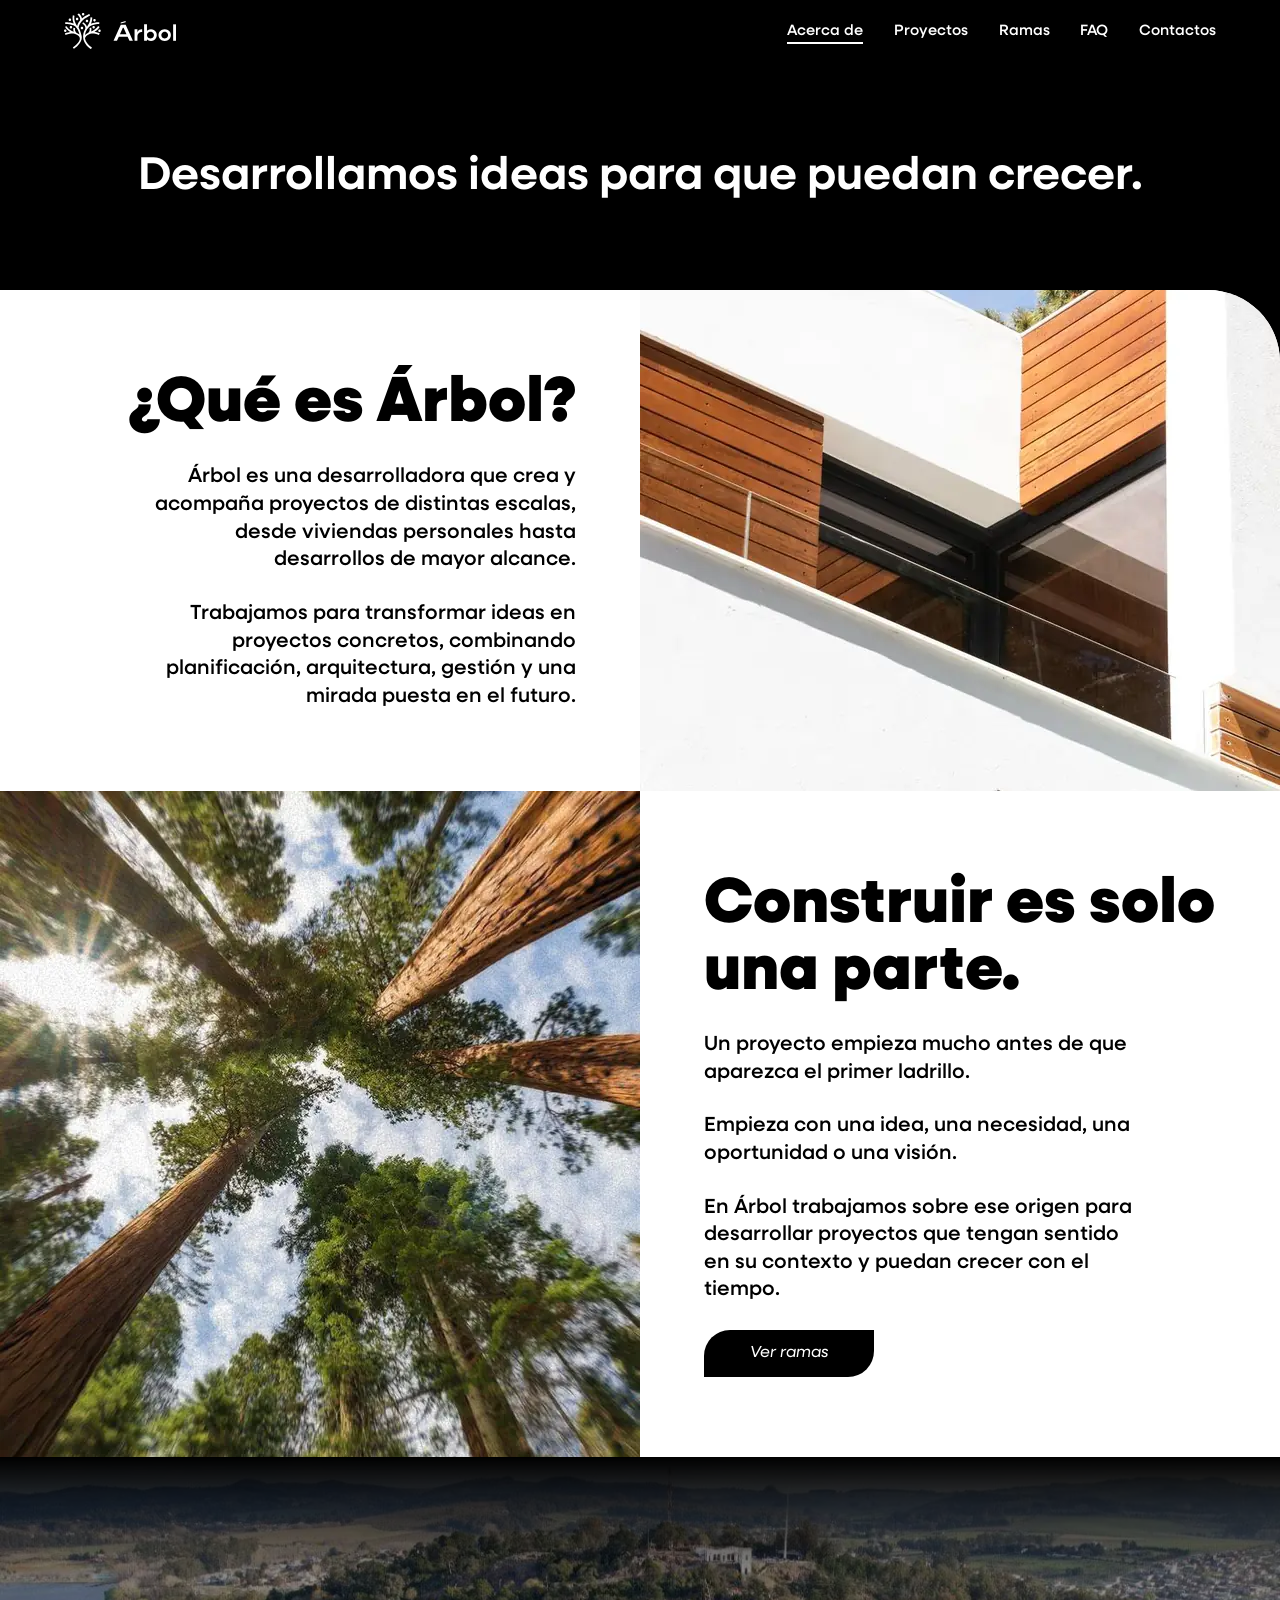
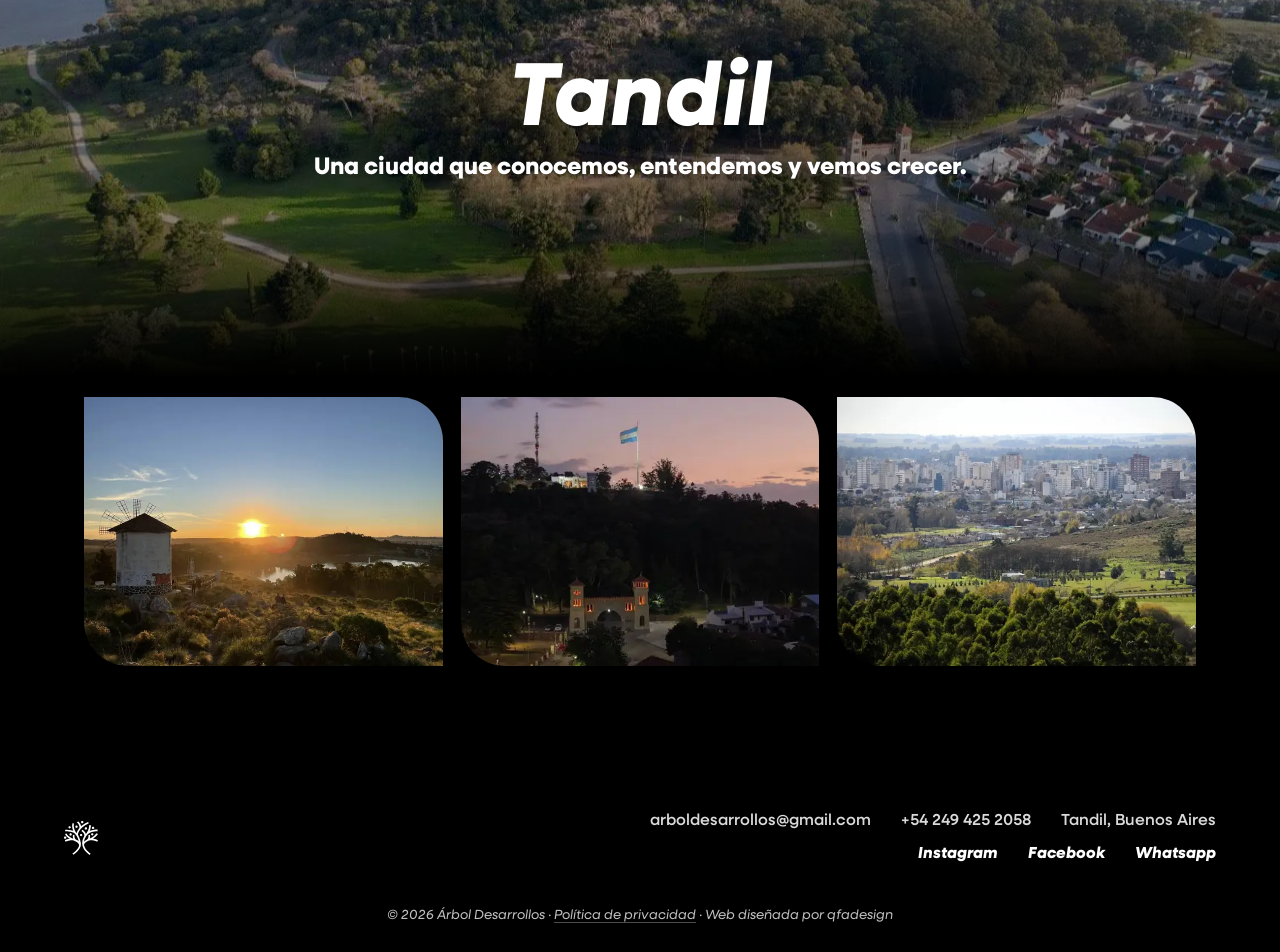
==== commit c2ee9f9b: "Add files via upload" ====
--- a/acerca-de/index.html
+++ b/acerca-de/index.html
@@ -23,7 +23,7 @@
 <link rel="icon" href="/favicon.ico" sizes="48x48"><link rel="icon" type="image/png" sizes="48x48" href="/favicon-48x48.png"><link rel="icon" type="image/png" sizes="96x96" href="/favicon-96x96.png"><link rel="icon" type="image/svg+xml" href="/favicon.svg" sizes="any"><link rel="apple-touch-icon" href="/apple-touch-icon.png"><link rel="manifest" href="/site.webmanifest">
 <link rel="preload" as="font" type="font/woff2" href="/fonts/neulis-400-500.woff2" crossorigin>
 <link rel="preload" as="font" type="font/woff2" href="/fonts/neulis-900.woff2" crossorigin>
-<link rel="stylesheet" href="/css/style.css?v=20261017">
+<link rel="stylesheet" href="/css/style.css?v=20261106">
 <script type="application/ld+json">{"@context":"https://schema.org","@graph":[{"@type":["Organization","RealEstateAgent"],"@id":"https://arboldesarrollos.com/#organizacion","name":"Árbol Desarrollos","alternateName":"Árbol Desarrollos Inmobiliarios","description":"Árbol es una desarrolladora inmobiliaria de Tandil. Proyectos de vivienda (Árbol Origen) e inversión (Árbol Horizonte) con planificación y mirada a largo plazo.","url":"https://arboldesarrollos.com/","logo":{"@type":"ImageObject","url":"https://arboldesarrollos.com/icon-512.png","width":512,"height":512},"image":"https://arboldesarrollos.com/og-image.jpg","email":"arboldesarrollos@gmail.com","telephone":"+542494252058","address":{"@type":"PostalAddress","addressLocality":"Tandil","addressRegion":"Buenos Aires","addressCountry":"AR"},"areaServed":{"@type":"City","name":"Tandil","geo":{"@type":"GeoCoordinates","latitude":-37.3217,"longitude":-59.1332}},"sameAs":["https://www.instagram.com/arbol.desarrollos/","https://www.facebook.com/profile.php?id=61587335765953"],"contactPoint":{"@type":"ContactPoint","contactType":"customer service","email":"arboldesarrollos@gmail.com","telephone":"+542494252058","availableLanguage":"es"}},{"@type":"WebSite","@id":"https://arboldesarrollos.com/#sitio","url":"https://arboldesarrollos.com/","name":"Árbol Desarrollos","inLanguage":"es-AR","publisher":{"@id":"https://arboldesarrollos.com/#organizacion"}},{"@type":"AboutPage","@id":"https://arboldesarrollos.com/acerca-de/#webpage","url":"https://arboldesarrollos.com/acerca-de/","name":"Acerca de Árbol Desarrollos | Desarrolladora en Tandil","description":"Árbol es una desarrolladora que crea y acompaña proyectos de distintas escalas en Tandil, desde viviendas personales hasta desarrollos de mayor alcance.","inLanguage":"es-AR","isPartOf":{"@id":"https://arboldesarrollos.com/#sitio"},"about":{"@id":"https://arboldesarrollos.com/#organizacion"},"primaryImageOfPage":{"@type":"ImageObject","url":"https://arboldesarrollos.com/og-image.jpg"},"breadcrumb":{"@id":"https://arboldesarrollos.com/acerca-de/#breadcrumb"}},{"@type":"BreadcrumbList","@id":"https://arboldesarrollos.com/acerca-de/#breadcrumb","itemListElement":[{"@type":"ListItem","position":1,"name":"Inicio","item":"https://arboldesarrollos.com/"},{"@type":"ListItem","position":2,"name":"Acerca de","item":"https://arboldesarrollos.com/acerca-de/"}]}]}</script>
 </head>
 <body>
@@ -31,7 +31,7 @@
 <header><nav aria-label="Principal"><a class="logo" href="/" aria-label="Árbol Desarrollos, ir al inicio"><img src="/img/logo.svg" alt="Árbol Desarrollos" width="112" height="36"></a><button id="bg" type="button" aria-label="Abrir menú" aria-expanded="false" aria-controls="mn">☰</button><ul id="mn"><li><a href="/acerca-de/" class="on" aria-current="page">Acerca de</a></li><li><a href="/proyectos/">Proyectos</a></li><li><a href="/ramas/">Ramas</a></li><li><a href="/preguntas-frecuentes/">FAQ</a></li><li><a href="/contacto/">Contactos</a></li></ul></nav></header>
 <main id="contenido">
 <section class="page">
-<div class="head"><h1 class="soft">Desarrollamos ideas para que puedan crecer.</h1></div>
+<div class="head sp"><h1 class="soft">Desarrollamos ideas para que puedan crecer.</h1></div>
 <div class="split"><div class="tx"><h2>¿Qué es Árbol?</h2><p>Árbol es una desarrolladora que crea y acompaña proyectos de distintas escalas, desde viviendas personales hasta desarrollos de mayor alcance.</p><p>Trabajamos para transformar ideas en proyectos concretos, combinando planificación, arquitectura, gestión y una mirada puesta en el futuro.</p></div><div class="ph"><img src="/img/detalle-arquitectura-900.webp" srcset="/img/detalle-arquitectura-640.webp 640w, /img/detalle-arquitectura-900.webp 900w" sizes="(max-width:820px) 100vw, 50vw" alt="Detalle de arquitectura" width="900" height="1350" loading="lazy" decoding="async"></div></div>
 <div class="split rev"><div class="ph"><img src="/img/arboles-contrapicado-736.webp" srcset="/img/arboles-contrapicado-640.webp 640w, /img/arboles-contrapicado-736.webp 736w" sizes="(max-width:820px) 100vw, 50vw" alt="Árboles vistos desde abajo" width="736" height="1338" loading="lazy" decoding="async"></div><div class="tx"><h2>Construir es solo una parte.</h2><p>Un proyecto empieza mucho antes de que aparezca el primer ladrillo.</p><p>Empieza con una idea, una necesidad, una oportunidad o una visión.</p><p>En Árbol trabajamos sobre ese origen para desarrollar proyectos que tengan sentido en su contexto y puedan crecer con el tiempo.</p><a class="btn dk" href="/ramas/">Ver ramas</a></div></div>
 <div class="tan"><img class="bgi" src="/img/tandil-parque-aerea-1320.webp" srcset="/img/tandil-parque-aerea-640.webp 640w, /img/tandil-parque-aerea-1024.webp 1024w, /img/tandil-parque-aerea-1320.webp 1320w" sizes="100vw" alt="Vista aérea de un parque y barrios de Tandil" width="1320" height="735" loading="lazy" decoding="async"><h2>Tandil</h2><p>Una ciudad que conocemos, entendemos y vemos crecer.</p></div>
@@ -39,5 +39,5 @@
 </section>
 </main>
 <footer><a class="flogo" href="/" aria-label="Ir al inicio"><img class="ft" src="/img/logo-isotipo.svg" alt="Árbol Desarrollos" width="35" height="34"></a><div><ul class="fn"><li><a href="mailto:arboldesarrollos@gmail.com">arboldesarrollos@gmail.com</a></li><li><a href="tel:+542494252058">+54 249 425 2058</a></li><li>Tandil, Buenos Aires</li></ul><ul class="s"><li><a href="https://www.instagram.com/arbol.desarrollos/" target="_blank" rel="noopener">Instagram</a></li><li><a href="https://www.facebook.com/profile.php?id=61587335765953" target="_blank" rel="noopener">Facebook</a></li><li><a href="https://wa.me/542494252058" target="_blank" rel="noopener">Whatsapp</a></li></ul></div><small>© 2026 Árbol Desarrollos · <a href="/politica-de-privacidad/">Política de privacidad</a> · Web diseñada por qfadesign</small></footer>
-<script src="/js/main.js?v=20261017" defer></script>
+<script src="/js/main.js?v=20261106" defer></script>
 </body></html>
--- a/css/style.css
+++ b/css/style.css
@@ -42,8 +42,8 @@
 .split .tx p{font-size:clamp(16px,1.6vw,21px);font-weight:500;max-width:440px;line-height:1.35}
 .split.rev .tx{align-items:flex-start;text-align:left}
 .split .ph{min-height:420px;position:relative;overflow:hidden}
-.ramas{background:linear-gradient(90deg,var(--o),var(--g));text-align:center;padding:80px var(--pad)}
-.ramas h2 span{color:#fff}.ramas h2{color:#000}
+.ramas{background:linear-gradient(90deg,var(--o),var(--g));background:linear-gradient(in oklab 90deg,var(--o) 0%,var(--o) 10%,var(--g) 90%,var(--g) 100%);text-align:center;padding:80px var(--pad)}
+.ramas h2>span:not(.w){color:#fff}.ramas h2{color:#000}
 .duo{display:grid;grid-template-columns:1fr auto 1fr;gap:34px;align-items:center;max-width:920px;margin:56px auto}
 .duo h3{font-size:26px;font-style:italic;color:#000}
 .duo p{font-weight:500;line-height:1.35;margin-top:6px}
@@ -67,10 +67,10 @@
 footer small{grid-column:1/-1;text-align:center;font-style:italic;font-weight:400;opacity:.75;margin-top:16px}
 .head{padding:90px var(--pad) 40px;text-align:center}
 .head h1:not(.script){font-size:clamp(40px,6.4vw,88px)}
-.head.grad{background:linear-gradient(90deg,var(--o),var(--g));padding-bottom:70px}.head.grad h1{color:#000}.head.grad h1 span{color:#fff}
+.head.grad h1{color:#fff}
 .head h1.soft{font-size:clamp(28px,3.8vw,46px);font-weight:600}
 .head p{margin-top:16px;font-size:clamp(16px,1.8vw,21px);font-weight:500;opacity:.85}
-.sec{padding:20px var(--pad) 90px;max-width:1240px;margin:auto}.head.grad+.sec{padding-top:60px}
+.sec{padding:20px var(--pad) 90px;max-width:1240px;margin:auto}.head.grad+.sec{padding-top:20px}
 .cards{display:grid;grid-template-columns:repeat(auto-fit,minmax(280px,1fr));gap:28px}
 .card{padding:38px;border-radius:0 var(--r) 0 var(--r);background:#fff;color:#000}
 .card.or{background:var(--o)}.card.gr{background:var(--g)}
@@ -98,10 +98,6 @@
 .via{display:flex;flex-wrap:wrap;gap:16px;justify-content:center;max-width:620px;margin:0 auto}
 .via .btn{flex:1 1 240px;text-align:center;padding:14px 20px}
 .alt{text-align:center;font-style:italic;font-weight:500;opacity:.75;margin:34px 0 26px}
-.js .rv{opacity:0}
-.js .rv.in{opacity:1;animation:rv .85s cubic-bezier(.2,.7,.2,1) backwards;animation-delay:var(--dl,0s)}
-@keyframes rv{from{opacity:0;transform:translateY(28px)}to{opacity:1;transform:none}}
-@media(prefers-reduced-motion:reduce){.js .rv{opacity:1}.js .rv.in{animation:none}}
 .back{display:inline-block;margin-bottom:18px;font-weight:500;font-size:15px;opacity:.8;border-bottom:2px solid transparent;transition:.2s}
 .back:hover{opacity:1;border-color:var(--d)}
 .head .tag{display:block;margin-bottom:10px}
@@ -155,11 +151,13 @@
 .split .tx{align-items:flex-start;text-align:left;padding:56px var(--pad)}
 .split .ph{min-height:320px;order:-1}
 .duo{grid-template-columns:1fr;text-align:center;gap:22px}.duo .l,.duo .r{text-align:center}.ic{margin:auto}
-.ramas{background:linear-gradient(180deg,var(--o),var(--g))}
+.ramas{background:linear-gradient(180deg,var(--o),var(--g));background:linear-gradient(in oklab 180deg,var(--o) 0%,var(--o) 8%,var(--g) 92%,var(--g) 100%)}
 footer{grid-template-columns:1fr;text-align:center}footer img{margin:auto}footer .flogo{margin:auto}footer ul{justify-content:center}
 }
 
 .bgi{position:absolute;inset:0;width:100%;height:100%;object-fit:cover;z-index:-2}
+.hero,.tan,.cta{overflow:hidden}
+.hero .bgi,.tan .bgi,.cta .bgi{top:-8%;bottom:auto;height:116%;will-change:transform}
 .cta .bgi{object-position:center 90%}
 .split .ph img,.gal img,.pro .pimg img{position:absolute;inset:0;width:100%;height:100%;object-fit:cover;min-height:0}
 .planos a{display:block}
@@ -278,3 +276,102 @@
 .legal a:hover{border-color:#fff}
 footer small a{border-bottom:1px solid rgba(255,255,255,.4)}footer small a:hover{border-color:#fff}
 .fnote{font-size:13px;opacity:.7;text-align:center;margin-top:4px}.fnote a{border-bottom:1px solid currentColor}
+
+/* ============ ANIMACIONES ============ */
+/* aparición general: fundido + ascenso suave */
+.js .rv,.js .rw,.js .rl{opacity:0}
+.js .rv.in{opacity:1;animation:rv 1.1s cubic-bezier(.16,1,.3,1) backwards;animation-delay:var(--dl,0s)}
+@keyframes rv{from{opacity:0;transform:translateY(26px)}to{opacity:1;transform:none}}
+/* imágenes: fundido + zoom lento hacia su tamaño */
+.js .rv.ri.in{animation:rvf 1.2s ease backwards;animation-delay:var(--dl,0s)}
+@keyframes rvf{from{opacity:0}to{opacity:1}}
+.js .rv.ri.in img,.js .rv.pro.in .pimg img{animation:zm 1.9s cubic-bezier(.16,1,.3,1) backwards;animation-delay:var(--dl,0s)}
+@keyframes zm{from{transform:scale(1.14)}to{transform:none}}
+/* titulares: palabra por palabra con máscara */
+.js .rw{opacity:1}
+.w{display:inline-block;overflow:hidden;vertical-align:top;padding:.08em .12em .16em;margin:-.08em -.12em -.16em}
+.wi{display:inline-block}
+.js .rw .wi{transform:translateY(135%)}
+.js .rw.in .wi{transform:none;transition:transform 1.05s cubic-bezier(.16,1,.3,1) calc(var(--dl,0s) + var(--i,0)*.07s)}
+/* titular script del hero: línea por línea */
+.js .rl{opacity:1}
+.ln{display:block}
+.js .rl .ln{opacity:0;transform:translateY(.16em);filter:blur(6px)}
+.js .rl.in .ln{opacity:1;transform:none;filter:none;transition:opacity 1.2s ease calc(var(--dl,0s) + var(--i,0)*.2s),transform 1.4s cubic-bezier(.16,1,.3,1) calc(var(--dl,0s) + var(--i,0)*.2s),filter 1.2s ease calc(var(--dl,0s) + var(--i,0)*.2s)}
+/* hero: acercamiento lento de la foto */
+.rd .hero .bgi{animation:kb 2.8s cubic-bezier(.16,1,.3,1) backwards}
+@keyframes kb{from{scale:1.1}to{scale:1}}
+/* barra superior */
+header nav{transition:transform .9s cubic-bezier(.16,1,.3,1),box-shadow .4s ease}
+html.ld:not(.rd) header nav{transform:translateY(-100%)}
+header.scr nav{box-shadow:0 1px 0 rgba(255,255,255,.1)}
+header nav ul a{position:relative;border-bottom:0}
+header nav ul a::after{content:"";position:absolute;left:0;right:0;bottom:0;height:2px;background:var(--d);transform:scaleX(0);transform-origin:left;transition:transform .45s cubic-bezier(.16,1,.3,1)}
+header nav ul a:hover::after,header nav ul a.on::after{transform:scaleX(1)}
+/* tarjetas */
+.card,.sc,.planos figure{transition:transform .5s cubic-bezier(.16,1,.3,1),box-shadow .5s ease}
+.card:hover,.sc:hover,.planos figure:hover{transform:translateY(-5px);box-shadow:0 18px 40px rgba(0,0,0,.35)}
+.sc:hover{box-shadow:0 18px 40px rgba(255,255,255,.06)}
+.btn:active{transform:none}
+details p{animation:dd .5s cubic-bezier(.16,1,.3,1)}
+@keyframes dd{from{opacity:0;transform:translateY(-6px)}to{opacity:.85;transform:none}}
+.lb:not([hidden]){animation:lbi .35s ease}
+.lb:not([hidden]) img{animation:lbz .5s cubic-bezier(.16,1,.3,1)}
+@keyframes lbi{from{opacity:0}to{opacity:1}}
+@keyframes lbz{from{transform:scale(.97)}to{transform:none}}
+.tp:not([hidden]){animation:in .6s cubic-bezier(.16,1,.3,1)}
+
+/* ============ PANTALLA DE CARGA ============ */
+#ldr{display:none}
+html.ld{overflow:hidden}
+html.ld #ldr{display:block;position:fixed;inset:0;z-index:100;cursor:pointer}
+.ld-p{position:absolute;left:0;right:0;height:50.3%;background:#000;transition:transform 1s cubic-bezier(.76,0,.24,1) .3s}
+.ld-t{top:0}.ld-b{bottom:0}
+#ldr.out .ld-t{transform:translateY(-101%)}
+#ldr.out .ld-b{transform:translateY(101%)}
+.ld-c{position:absolute;inset:0;display:grid;place-items:center;transition:opacity .35s ease}
+#ldr.out .ld-c{opacity:0}
+.ld-m{width:min(74vw,520px);height:auto;overflow:visible;animation:ldslide .95s cubic-bezier(.7,0,.2,1) 1.55s both}
+@keyframes ldslide{from{transform:translateX(41.5%) scale(1.24)}to{transform:none}}
+.ld-g{transform-box:fill-box;transform-origin:50% 100%;animation:ldgrow 1.1s cubic-bezier(.65,0,.25,1) .1s backwards}
+@keyframes ldgrow{from{transform:scaleY(0)}to{transform:none}}
+.ld-l{transform-box:fill-box;transform-origin:center;animation:ldpop .6s cubic-bezier(.2,.8,.2,1) var(--d,0s) backwards}
+@keyframes ldpop{from{transform:scale(0);opacity:0}to{transform:none;opacity:1}}
+.ld-k{transform-box:fill-box;transform-origin:0 50%;animation:ldwipe .95s cubic-bezier(.7,0,.2,1) 1.65s backwards}
+@keyframes ldwipe{from{transform:scaleX(0)}to{transform:none}}
+.ld-t2{animation:ldfade .8s ease 2.15s backwards}
+@keyframes ldfade{from{opacity:0}to{opacity:1}}
+
+@media(prefers-reduced-motion:reduce){
+.js .rv,.js .rw,.js .rl{opacity:1}
+.js .rv.in,.js .rv.ri.in,.js .rv.in img,.rd .hero .bgi,.tp:not([hidden]),details p{animation:none}
+.js .rw .wi,.js .rl .ln{transform:none;filter:none;opacity:1;transition:none}
+.card,.sc,.planos figure,header nav{transition:none}
+.card:hover,.sc:hover,.planos figure:hover{transform:none}
+.hero .bgi,.tan .bgi,.cta .bgi{transform:none!important}
+}
+
+/* ============ INTEGRACIÓN VISUAL ============ */
+/* las fotos de fondo se funden con las secciones negras de arriba y abajo */
+.hero::before{background:linear-gradient(180deg,rgba(0,0,0,.34) 0%,rgba(0,0,0,.16) 42%,rgba(0,0,0,.42) 100%)}
+.tan::before{background:linear-gradient(180deg,#000 0%,rgba(0,0,0,.4) 24%,rgba(0,0,0,.42) 72%,#000 100%)}
+.cta::before{background:linear-gradient(180deg,#000 0%,rgba(0,0,0,.42) 30%,rgba(0,0,0,.5) 76%,#000 100%)}
+.hero h1,.hero p,.tan h2,.tan p,.cta h2,.cta p{text-shadow:0 2px 28px rgba(0,0,0,.4)}
+/* las imágenes aparecen con un fundido al cargar, sin "saltos" */
+.js img.im{opacity:0;transition:opacity .9s ease}
+.js img.im.ok{opacity:1}
+/* transición suave entre páginas */
+main,footer{transition:opacity .32s ease}
+html.leave main,html.leave footer{opacity:0}
+@media(prefers-reduced-motion:reduce){.js img.im{opacity:1;transition:none}main,footer{transition:none}}
+
+/* ============ BLOQUES ENCASTRADOS (menos "cajas separadas") ============ */
+:root{--ov:48px;--rc:72px}
+.hero{padding-bottom:calc(60px + var(--ov))}
+*:not(.split)+.split,.split+.ramas,.ramas+.head{position:relative;z-index:1;margin-top:calc(var(--ov)*-1);border-radius:0 var(--rc) 0 0}
+*:not(.split)+.split{overflow:hidden}
+.ramas+.head{background:#000;padding-top:calc(90px + var(--ov)/2)}
+/* encabezado degradé: se funde con el negro de abajo */
+/* título de Acerca de: más aire antes del primer bloque blanco */
+.head.sp{padding-bottom:calc(90px + var(--ov))}
+@media(max-width:820px){:root{--ov:32px;--rc:44px}}
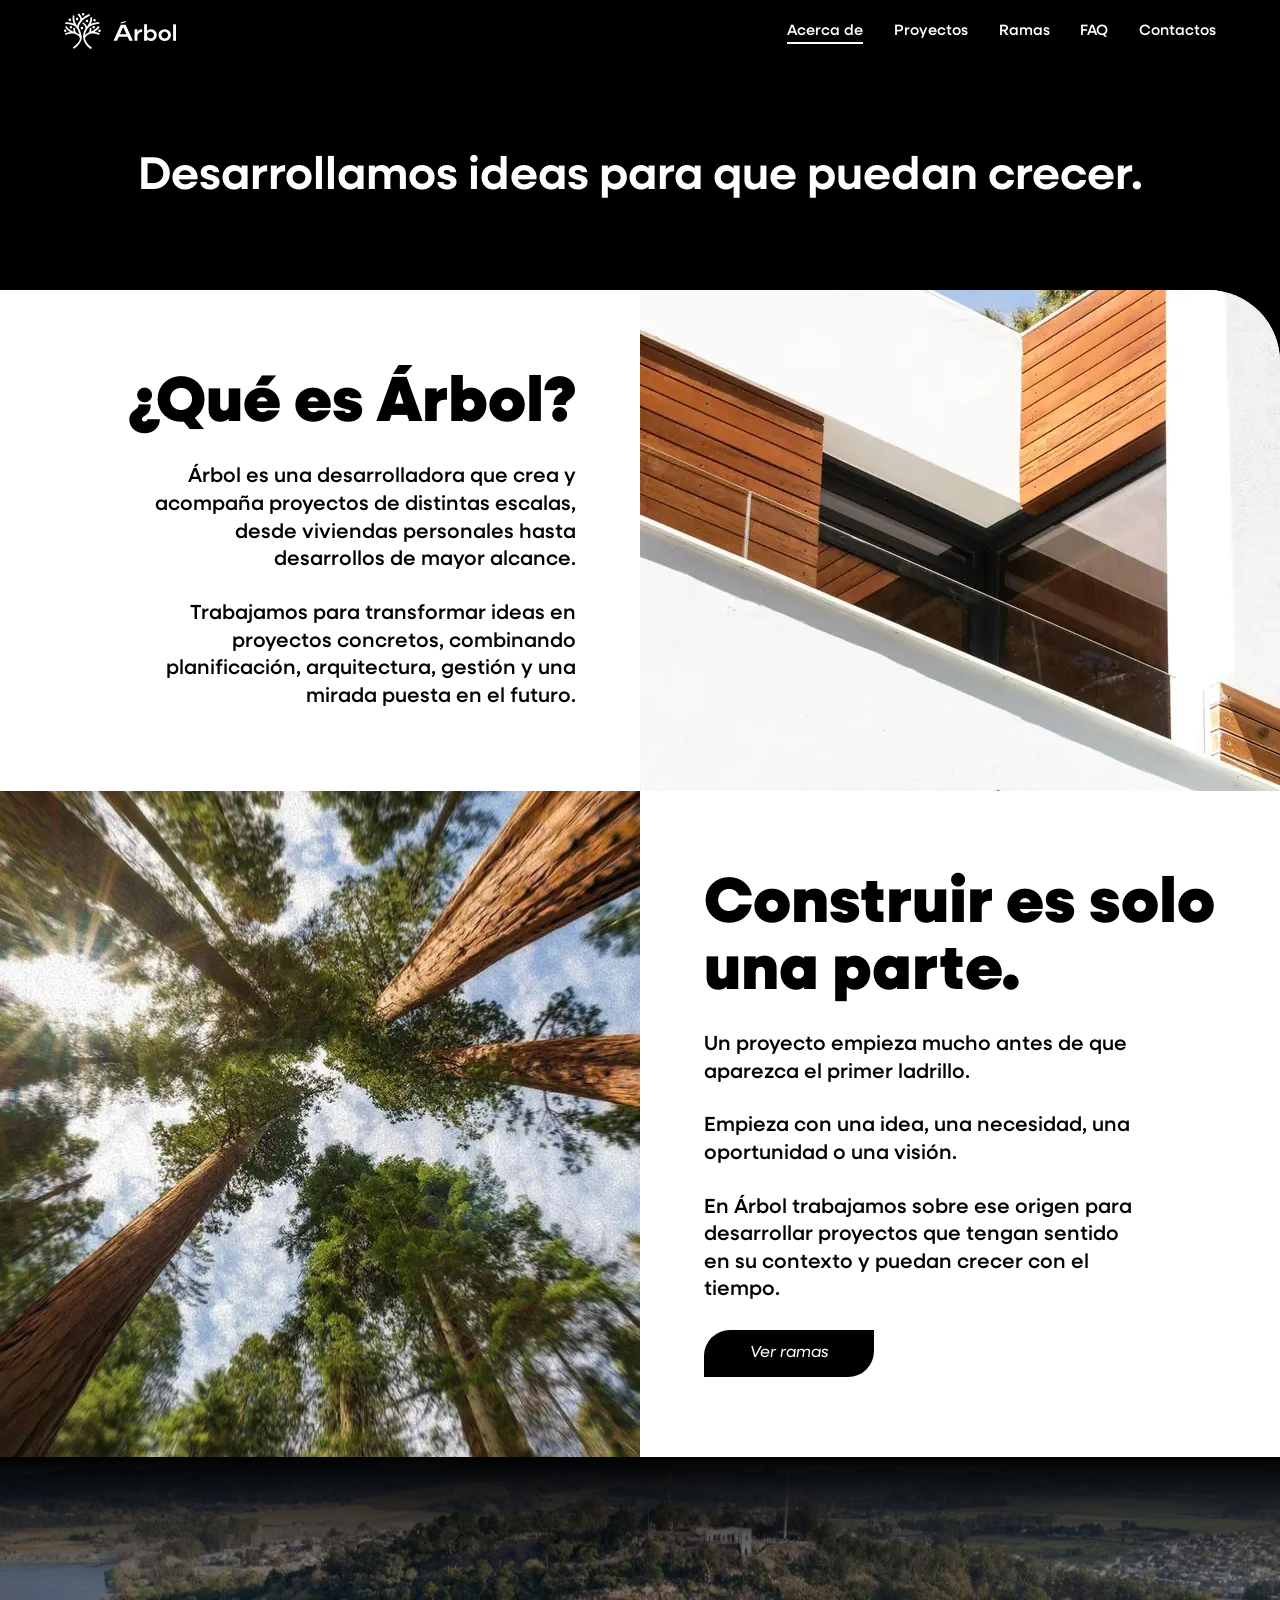
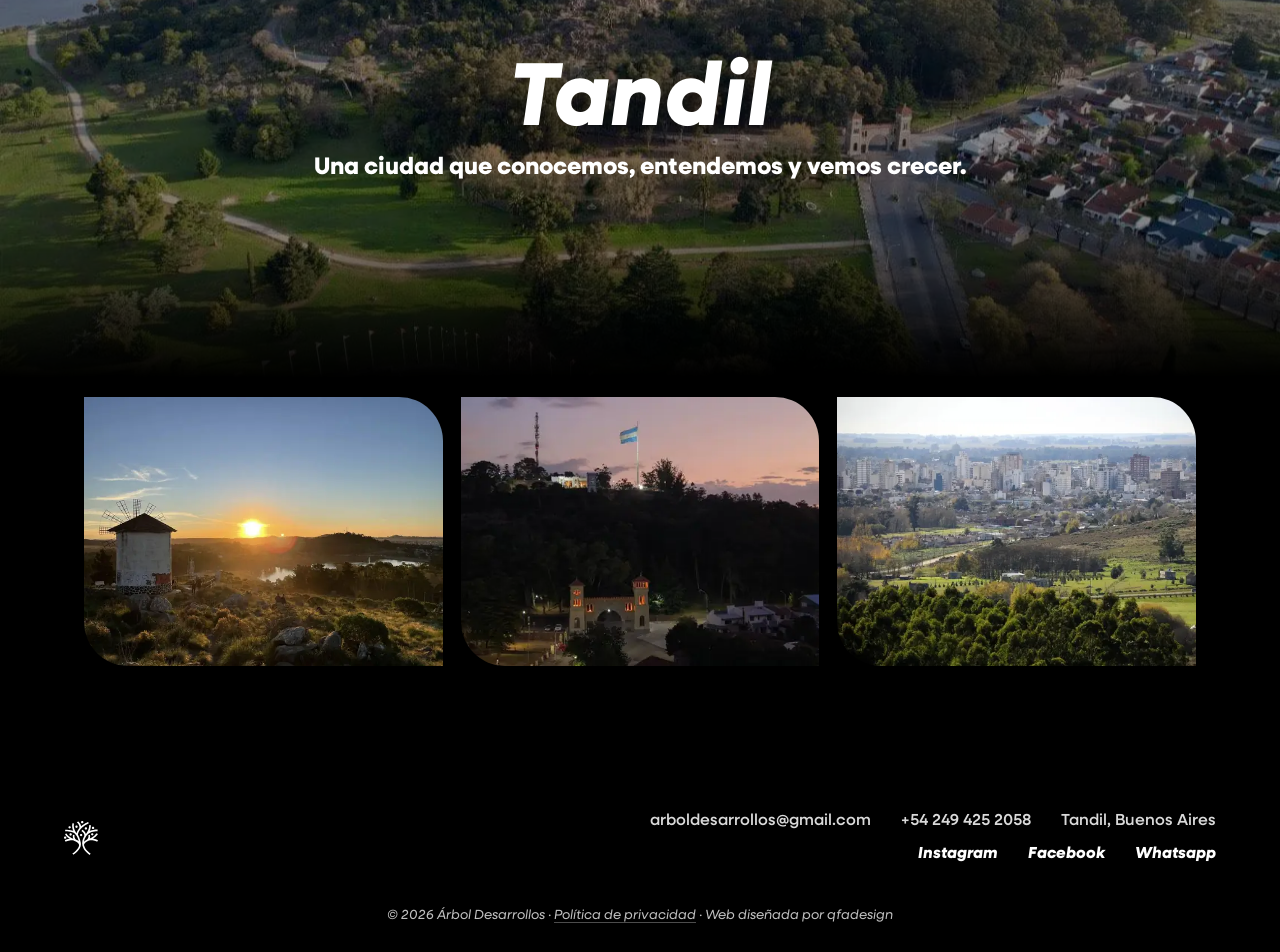
==== commit 49dafc32: "Add files via upload" ====
--- a/acerca-de/index.html
+++ b/acerca-de/index.html
@@ -23,7 +23,7 @@
 <link rel="icon" href="/favicon.ico" sizes="48x48"><link rel="icon" type="image/png" sizes="48x48" href="/favicon-48x48.png"><link rel="icon" type="image/png" sizes="96x96" href="/favicon-96x96.png"><link rel="icon" type="image/svg+xml" href="/favicon.svg" sizes="any"><link rel="apple-touch-icon" href="/apple-touch-icon.png"><link rel="manifest" href="/site.webmanifest">
 <link rel="preload" as="font" type="font/woff2" href="/fonts/neulis-400-500.woff2" crossorigin>
 <link rel="preload" as="font" type="font/woff2" href="/fonts/neulis-900.woff2" crossorigin>
-<link rel="stylesheet" href="/css/style.css?v=20261106">
+<link rel="stylesheet" href="/css/style.css?v=20261109">
 <script type="application/ld+json">{"@context":"https://schema.org","@graph":[{"@type":["Organization","RealEstateAgent"],"@id":"https://arboldesarrollos.com/#organizacion","name":"Árbol Desarrollos","alternateName":"Árbol Desarrollos Inmobiliarios","description":"Árbol es una desarrolladora inmobiliaria de Tandil. Proyectos de vivienda (Árbol Origen) e inversión (Árbol Horizonte) con planificación y mirada a largo plazo.","url":"https://arboldesarrollos.com/","logo":{"@type":"ImageObject","url":"https://arboldesarrollos.com/icon-512.png","width":512,"height":512},"image":"https://arboldesarrollos.com/og-image.jpg","email":"arboldesarrollos@gmail.com","telephone":"+542494252058","address":{"@type":"PostalAddress","addressLocality":"Tandil","addressRegion":"Buenos Aires","addressCountry":"AR"},"areaServed":{"@type":"City","name":"Tandil","geo":{"@type":"GeoCoordinates","latitude":-37.3217,"longitude":-59.1332}},"sameAs":["https://www.instagram.com/arbol.desarrollos/","https://www.facebook.com/profile.php?id=61587335765953"],"contactPoint":{"@type":"ContactPoint","contactType":"customer service","email":"arboldesarrollos@gmail.com","telephone":"+542494252058","availableLanguage":"es"}},{"@type":"WebSite","@id":"https://arboldesarrollos.com/#sitio","url":"https://arboldesarrollos.com/","name":"Árbol Desarrollos","inLanguage":"es-AR","publisher":{"@id":"https://arboldesarrollos.com/#organizacion"}},{"@type":"AboutPage","@id":"https://arboldesarrollos.com/acerca-de/#webpage","url":"https://arboldesarrollos.com/acerca-de/","name":"Acerca de Árbol Desarrollos | Desarrolladora en Tandil","description":"Árbol es una desarrolladora que crea y acompaña proyectos de distintas escalas en Tandil, desde viviendas personales hasta desarrollos de mayor alcance.","inLanguage":"es-AR","isPartOf":{"@id":"https://arboldesarrollos.com/#sitio"},"about":{"@id":"https://arboldesarrollos.com/#organizacion"},"primaryImageOfPage":{"@type":"ImageObject","url":"https://arboldesarrollos.com/og-image.jpg"},"breadcrumb":{"@id":"https://arboldesarrollos.com/acerca-de/#breadcrumb"}},{"@type":"BreadcrumbList","@id":"https://arboldesarrollos.com/acerca-de/#breadcrumb","itemListElement":[{"@type":"ListItem","position":1,"name":"Inicio","item":"https://arboldesarrollos.com/"},{"@type":"ListItem","position":2,"name":"Acerca de","item":"https://arboldesarrollos.com/acerca-de/"}]}]}</script>
 </head>
 <body>
@@ -39,5 +39,5 @@
 </section>
 </main>
 <footer><a class="flogo" href="/" aria-label="Ir al inicio"><img class="ft" src="/img/logo-isotipo.svg" alt="Árbol Desarrollos" width="35" height="34"></a><div><ul class="fn"><li><a href="mailto:arboldesarrollos@gmail.com">arboldesarrollos@gmail.com</a></li><li><a href="tel:+542494252058">+54 249 425 2058</a></li><li>Tandil, Buenos Aires</li></ul><ul class="s"><li><a href="https://www.instagram.com/arbol.desarrollos/" target="_blank" rel="noopener">Instagram</a></li><li><a href="https://www.facebook.com/profile.php?id=61587335765953" target="_blank" rel="noopener">Facebook</a></li><li><a href="https://wa.me/542494252058" target="_blank" rel="noopener">Whatsapp</a></li></ul></div><small>© 2026 Árbol Desarrollos · <a href="/politica-de-privacidad/">Política de privacidad</a> · Web diseñada por qfadesign</small></footer>
-<script src="/js/main.js?v=20261106" defer></script>
+<script src="/js/main.js?v=20261109" defer></script>
 </body></html>
--- a/css/style.css
+++ b/css/style.css
@@ -301,6 +301,7 @@
 /* hero: acercamiento lento de la foto */
 .rd .hero .bgi{animation:kb 2.8s cubic-bezier(.16,1,.3,1) backwards}
 @keyframes kb{from{scale:1.1}to{scale:1}}
+.nk .hero .bgi{animation:none}
 /* barra superior */
 header nav{transition:transform .9s cubic-bezier(.16,1,.3,1),box-shadow .4s ease}
 html.ld:not(.rd) header nav{transform:translateY(-100%)}
@@ -325,12 +326,21 @@
 #ldr{display:none}
 html.ld{overflow:hidden}
 html.ld #ldr{display:block;position:fixed;inset:0;z-index:100;cursor:pointer}
-.ld-p{position:absolute;left:0;right:0;height:50.3%;background:#000;transition:transform 1s cubic-bezier(.76,0,.24,1) .3s}
-.ld-t{top:0}.ld-b{bottom:0}
-#ldr.out .ld-t{transform:translateY(-101%)}
-#ldr.out .ld-b{transform:translateY(101%)}
-.ld-c{position:absolute;inset:0;display:grid;place-items:center;transition:opacity .35s ease}
-#ldr.out .ld-c{opacity:0}
+.ld-bg{position:absolute;inset:0;background:#000;transition:opacity .6s ease}
+#ldr.fin .ld-bg{opacity:0}
+.ld-c{position:absolute;inset:0;display:grid;place-items:center;transition:opacity .5s ease}
+#ldr.o1 .ld-c{opacity:0}
+/* ventanita con la foto del hero: se abre y luego hace zoom hasta ocupar el hero */
+.ld-w{position:absolute;inset:0;overflow:hidden;visibility:hidden;
+ clip-path:inset(calc(50% - 1px) var(--l1,40%) calc(50% - 1px) var(--l1,40%) round 0);
+ transition:clip-path .9s cubic-bezier(.76,0,.24,1)}
+#ldr.o1 .ld-w{visibility:visible;clip-path:inset(var(--t1,30%) var(--l1,40%) var(--t1,30%) var(--l1,40%) round 0 26px 0 26px)}
+#ldr.o2 .ld-w{clip-path:inset(var(--t2,62px) 0 var(--b2,0px) 0 round 0);transition-duration:1.4s}
+#ldr.fin .ld-w{opacity:0;transition:clip-path 1.4s cubic-bezier(.76,0,.24,1),opacity .6s ease}
+.ld-i{position:absolute;max-width:none;object-fit:cover;transform:scale(1.35);transform-origin:var(--ox,50%) var(--oy,50%);transition:transform 1.4s cubic-bezier(.76,0,.24,1)}
+#ldr.o2 .ld-i{transform:none}
+.ld-s{position:absolute;opacity:0;background:linear-gradient(180deg,rgba(0,0,0,.34) 0%,rgba(0,0,0,.16) 42%,rgba(0,0,0,.42) 100%);transition:opacity 1.4s ease}
+#ldr.o2 .ld-s{opacity:1}
 .ld-m{width:min(74vw,520px);height:auto;overflow:visible;animation:ldslide .95s cubic-bezier(.7,0,.2,1) 1.55s both}
 @keyframes ldslide{from{transform:translateX(41.5%) scale(1.24)}to{transform:none}}
 .ld-g{transform-box:fill-box;transform-origin:50% 100%;animation:ldgrow 1.1s cubic-bezier(.65,0,.25,1) .1s backwards}
@@ -375,3 +385,10 @@
 /* título de Acerca de: más aire antes del primer bloque blanco */
 .head.sp{padding-bottom:calc(90px + var(--ov))}
 @media(max-width:820px){:root{--ov:32px;--rc:44px}}
+
+/* celular: foto principal menos ampliada (se veía borrosa) */
+@media(max-width:820px){
+.hero{min-height:min(600px,calc(100svh - 62px))}
+.hero .bgi,.tan .bgi,.cta .bgi{top:0;height:100%;will-change:auto}
+.rd .hero .bgi{animation:none}
+}
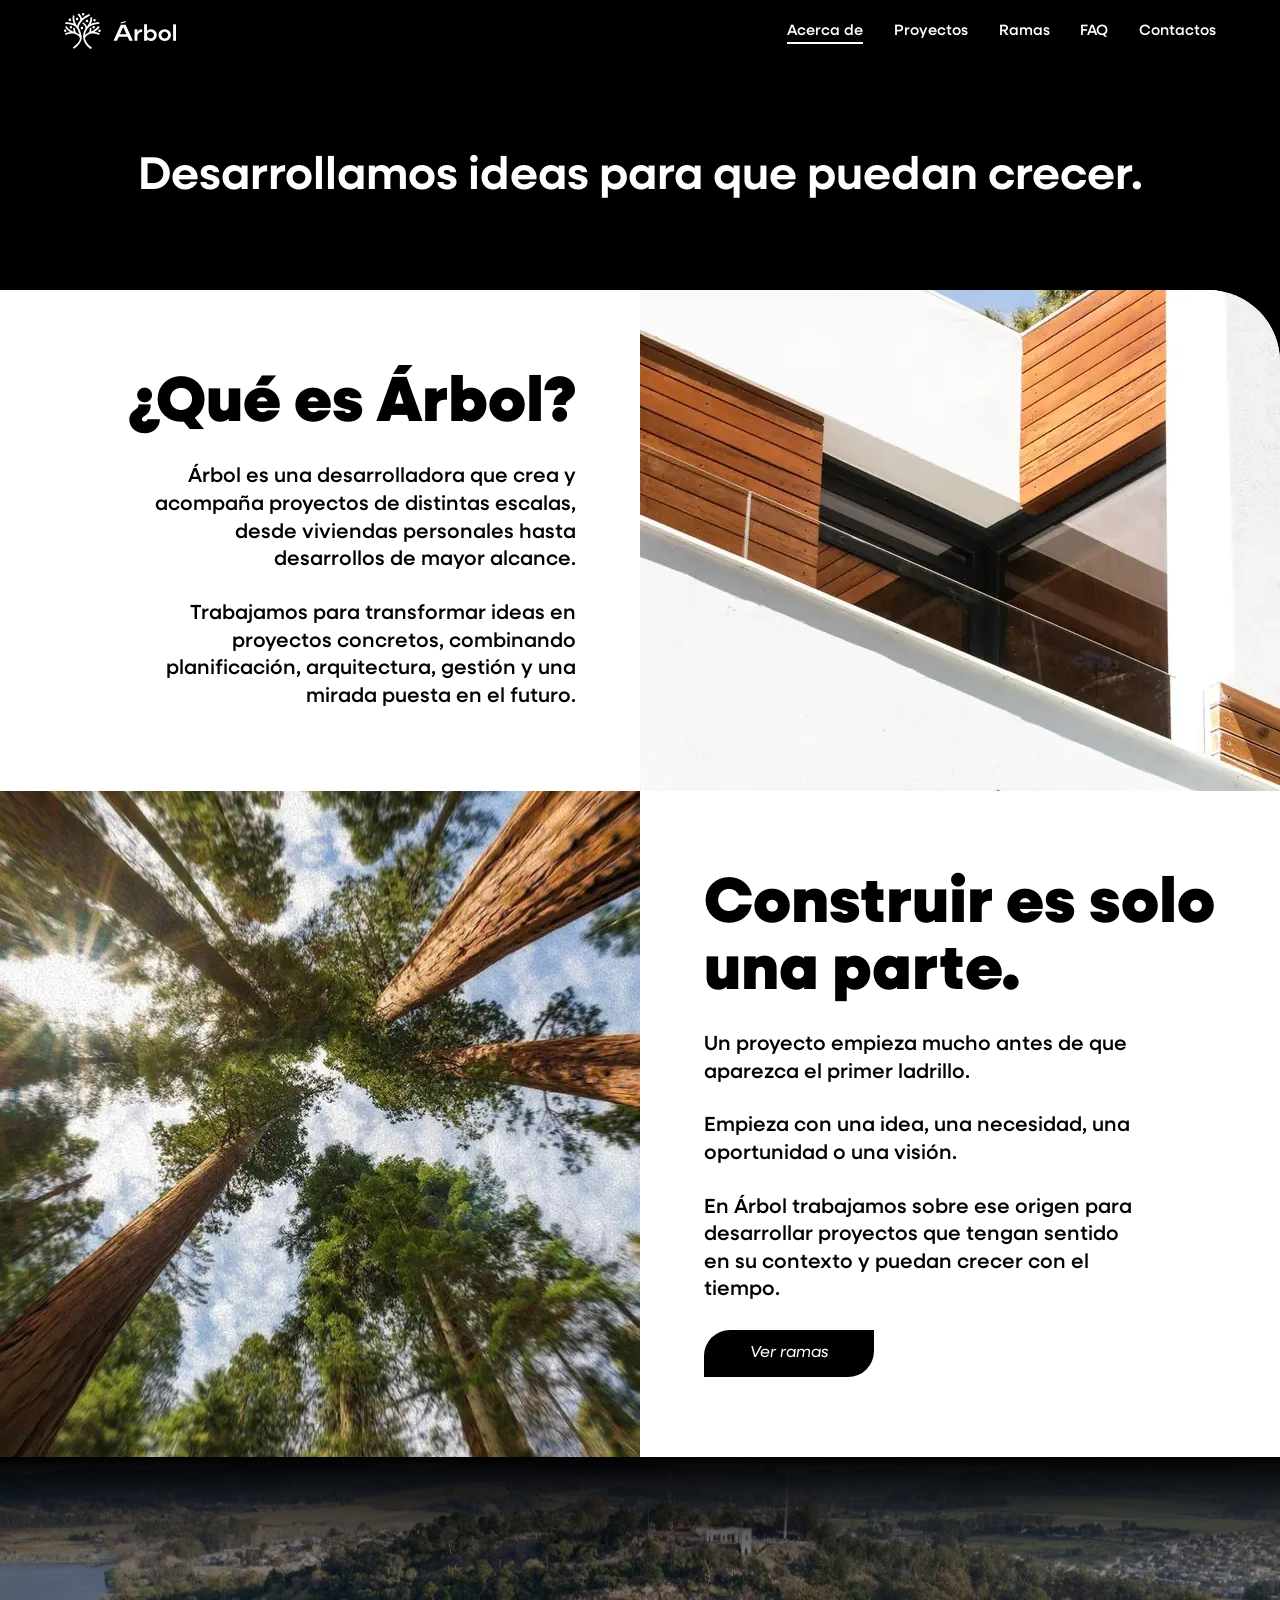
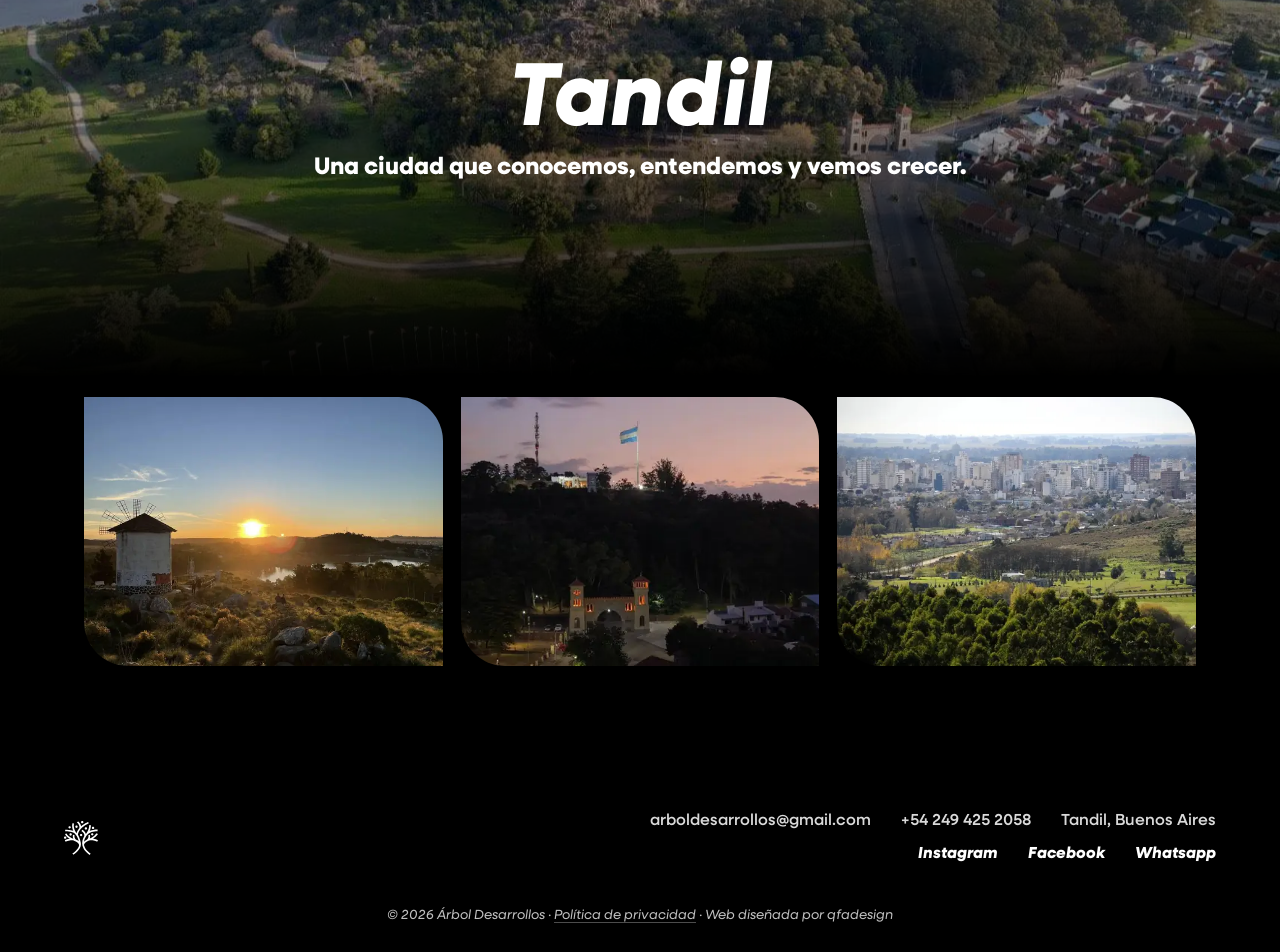
==== commit 789f1b08: "Add files via upload" ====
--- a/acerca-de/index.html
+++ b/acerca-de/index.html
@@ -23,7 +23,7 @@
 <link rel="icon" href="/favicon.ico" sizes="48x48"><link rel="icon" type="image/png" sizes="48x48" href="/favicon-48x48.png"><link rel="icon" type="image/png" sizes="96x96" href="/favicon-96x96.png"><link rel="icon" type="image/svg+xml" href="/favicon.svg" sizes="any"><link rel="apple-touch-icon" href="/apple-touch-icon.png"><link rel="manifest" href="/site.webmanifest">
 <link rel="preload" as="font" type="font/woff2" href="/fonts/neulis-400-500.woff2" crossorigin>
 <link rel="preload" as="font" type="font/woff2" href="/fonts/neulis-900.woff2" crossorigin>
-<link rel="stylesheet" href="/css/style.css?v=20261109">
+<link rel="stylesheet" href="/css/style.css?v=20261112">
 <script type="application/ld+json">{"@context":"https://schema.org","@graph":[{"@type":["Organization","RealEstateAgent"],"@id":"https://arboldesarrollos.com/#organizacion","name":"Árbol Desarrollos","alternateName":"Árbol Desarrollos Inmobiliarios","description":"Árbol es una desarrolladora inmobiliaria de Tandil. Proyectos de vivienda (Árbol Origen) e inversión (Árbol Horizonte) con planificación y mirada a largo plazo.","url":"https://arboldesarrollos.com/","logo":{"@type":"ImageObject","url":"https://arboldesarrollos.com/icon-512.png","width":512,"height":512},"image":"https://arboldesarrollos.com/og-image.jpg","email":"arboldesarrollos@gmail.com","telephone":"+542494252058","address":{"@type":"PostalAddress","addressLocality":"Tandil","addressRegion":"Buenos Aires","addressCountry":"AR"},"areaServed":{"@type":"City","name":"Tandil","geo":{"@type":"GeoCoordinates","latitude":-37.3217,"longitude":-59.1332}},"sameAs":["https://www.instagram.com/arbol.desarrollos/","https://www.facebook.com/profile.php?id=61587335765953"],"contactPoint":{"@type":"ContactPoint","contactType":"customer service","email":"arboldesarrollos@gmail.com","telephone":"+542494252058","availableLanguage":"es"}},{"@type":"WebSite","@id":"https://arboldesarrollos.com/#sitio","url":"https://arboldesarrollos.com/","name":"Árbol Desarrollos","inLanguage":"es-AR","publisher":{"@id":"https://arboldesarrollos.com/#organizacion"}},{"@type":"AboutPage","@id":"https://arboldesarrollos.com/acerca-de/#webpage","url":"https://arboldesarrollos.com/acerca-de/","name":"Acerca de Árbol Desarrollos | Desarrolladora en Tandil","description":"Árbol es una desarrolladora que crea y acompaña proyectos de distintas escalas en Tandil, desde viviendas personales hasta desarrollos de mayor alcance.","inLanguage":"es-AR","isPartOf":{"@id":"https://arboldesarrollos.com/#sitio"},"about":{"@id":"https://arboldesarrollos.com/#organizacion"},"primaryImageOfPage":{"@type":"ImageObject","url":"https://arboldesarrollos.com/og-image.jpg"},"breadcrumb":{"@id":"https://arboldesarrollos.com/acerca-de/#breadcrumb"}},{"@type":"BreadcrumbList","@id":"https://arboldesarrollos.com/acerca-de/#breadcrumb","itemListElement":[{"@type":"ListItem","position":1,"name":"Inicio","item":"https://arboldesarrollos.com/"},{"@type":"ListItem","position":2,"name":"Acerca de","item":"https://arboldesarrollos.com/acerca-de/"}]}]}</script>
 </head>
 <body>
@@ -39,5 +39,5 @@
 </section>
 </main>
 <footer><a class="flogo" href="/" aria-label="Ir al inicio"><img class="ft" src="/img/logo-isotipo.svg" alt="Árbol Desarrollos" width="35" height="34"></a><div><ul class="fn"><li><a href="mailto:arboldesarrollos@gmail.com">arboldesarrollos@gmail.com</a></li><li><a href="tel:+542494252058">+54 249 425 2058</a></li><li>Tandil, Buenos Aires</li></ul><ul class="s"><li><a href="https://www.instagram.com/arbol.desarrollos/" target="_blank" rel="noopener">Instagram</a></li><li><a href="https://www.facebook.com/profile.php?id=61587335765953" target="_blank" rel="noopener">Facebook</a></li><li><a href="https://wa.me/542494252058" target="_blank" rel="noopener">Whatsapp</a></li></ul></div><small>© 2026 Árbol Desarrollos · <a href="/politica-de-privacidad/">Política de privacidad</a> · Web diseñada por qfadesign</small></footer>
-<script src="/js/main.js?v=20261109" defer></script>
+<script src="/js/main.js?v=20261112" defer></script>
 </body></html>
--- a/css/style.css
+++ b/css/style.css
@@ -392,3 +392,19 @@
 .hero .bgi,.tan .bgi,.cta .bgi{top:0;height:100%;will-change:auto}
 .rd .hero .bgi{animation:none}
 }
+
+/* ¿Tenés una idea?: fondo negro, disposición horizontal */
+.cta{display:grid;grid-template-columns:1fr auto;grid-template-areas:"t b" "p b";column-gap:clamp(28px,6vw,90px);align-items:center;justify-items:start;text-align:left;min-height:0;background:#000;padding:clamp(56px,8vw,96px) var(--pad)}
+.cta::before{display:none}
+.cta h2{grid-area:t;font-size:clamp(30px,4.6vw,60px);line-height:1.05;margin:0}
+.cta p{grid-area:p;margin:16px 0 0;max-width:520px;opacity:.8;text-shadow:none}
+.cta .btn{grid-area:b;justify-self:end;padding:18px 60px;font-size:18px;white-space:nowrap}
+@media(max-width:820px){.cta{grid-template-columns:1fr;grid-template-areas:"t" "p" "b";row-gap:0}.cta .btn{justify-self:start;margin-top:30px}}
+/* Tandil se funde hacia el negro de la sección siguiente, sin corte */
+.tan::before{background:linear-gradient(180deg,#000 0%,rgba(0,0,0,.4) 22%,rgba(0,0,0,.34) 48%,rgba(0,0,0,.72) 78%,#000 100%)}
+.cta{padding-top:clamp(40px,6vw,72px)}
+/* ¿Tenés una idea?: bloque centrado en la página */
+.cta{grid-template-columns:auto auto;justify-content:center;column-gap:clamp(40px,8vw,130px);padding-left:var(--pad);padding-right:var(--pad)}
+.cta h2,.cta p{justify-self:start}
+.cta .btn{justify-self:start}
+@media(max-width:820px){.cta{grid-template-columns:1fr;justify-items:center;text-align:center}.cta h2,.cta p,.cta .btn{justify-self:center}}
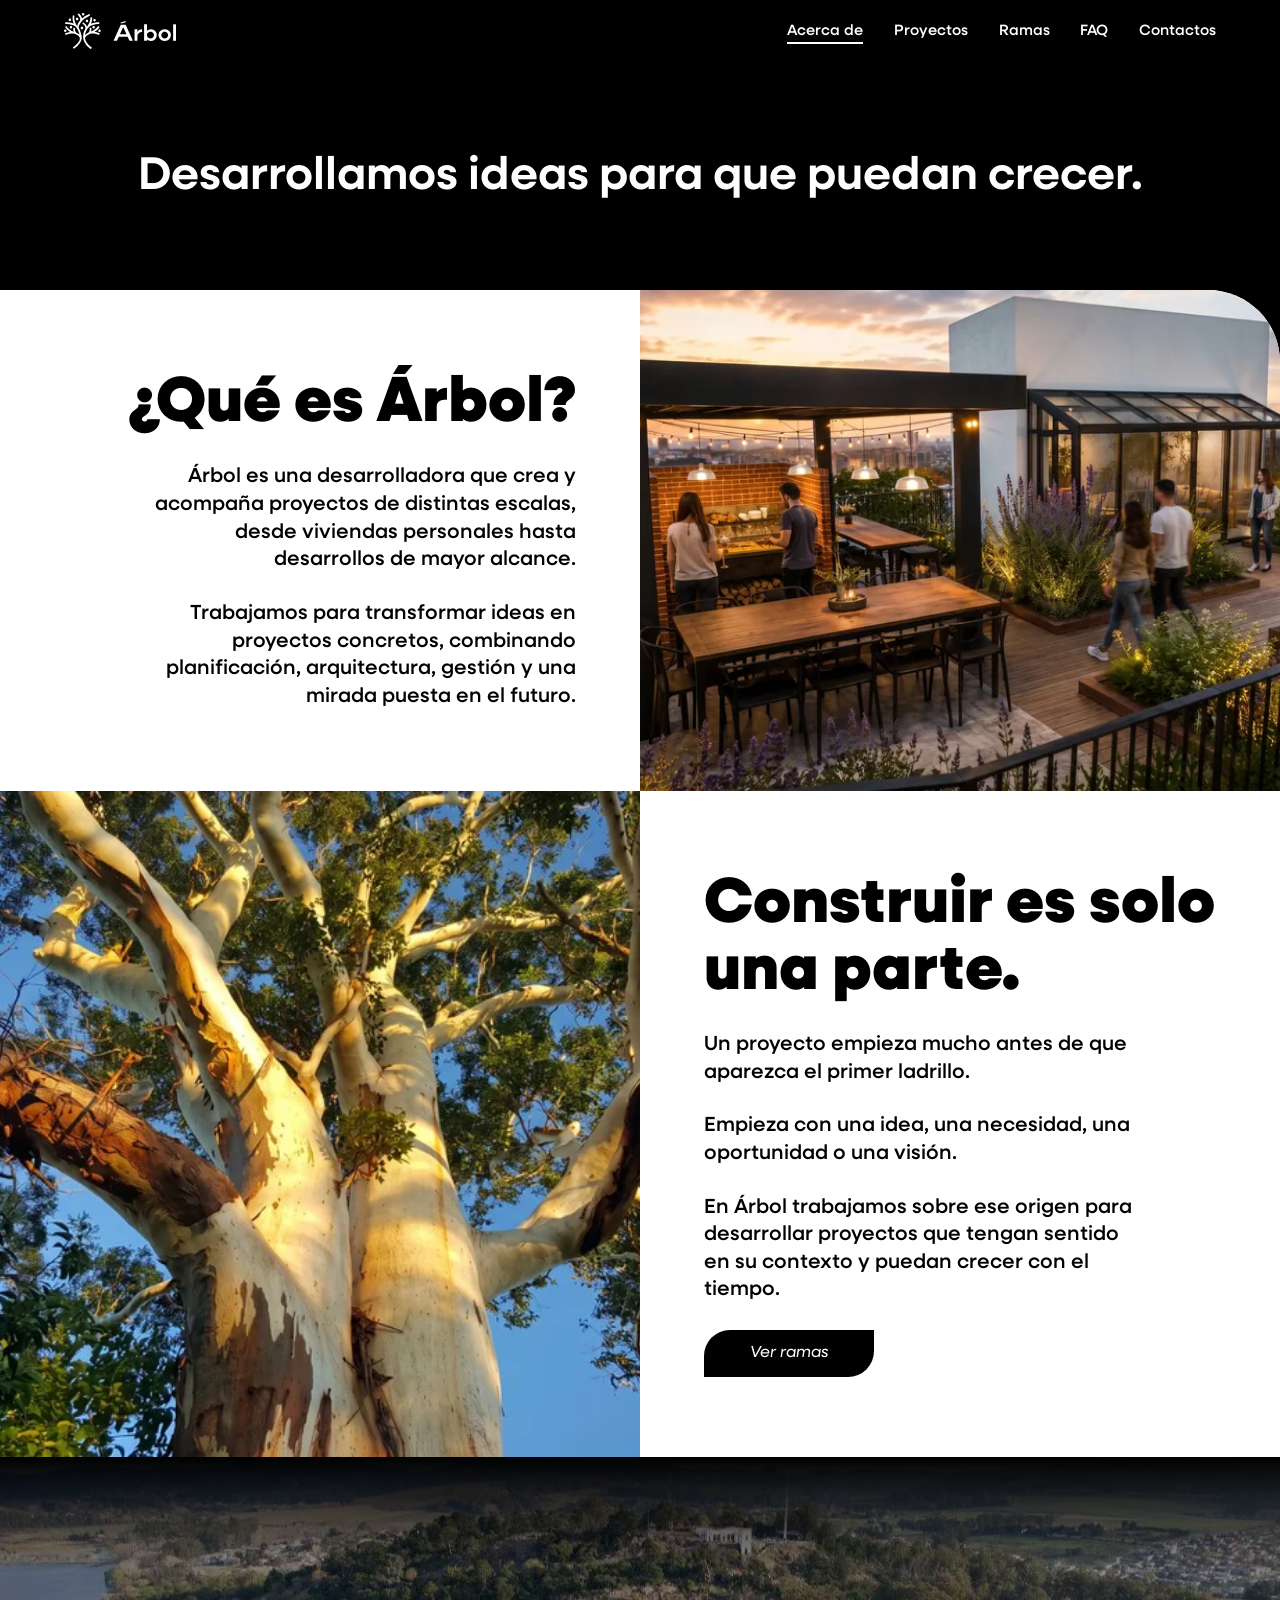
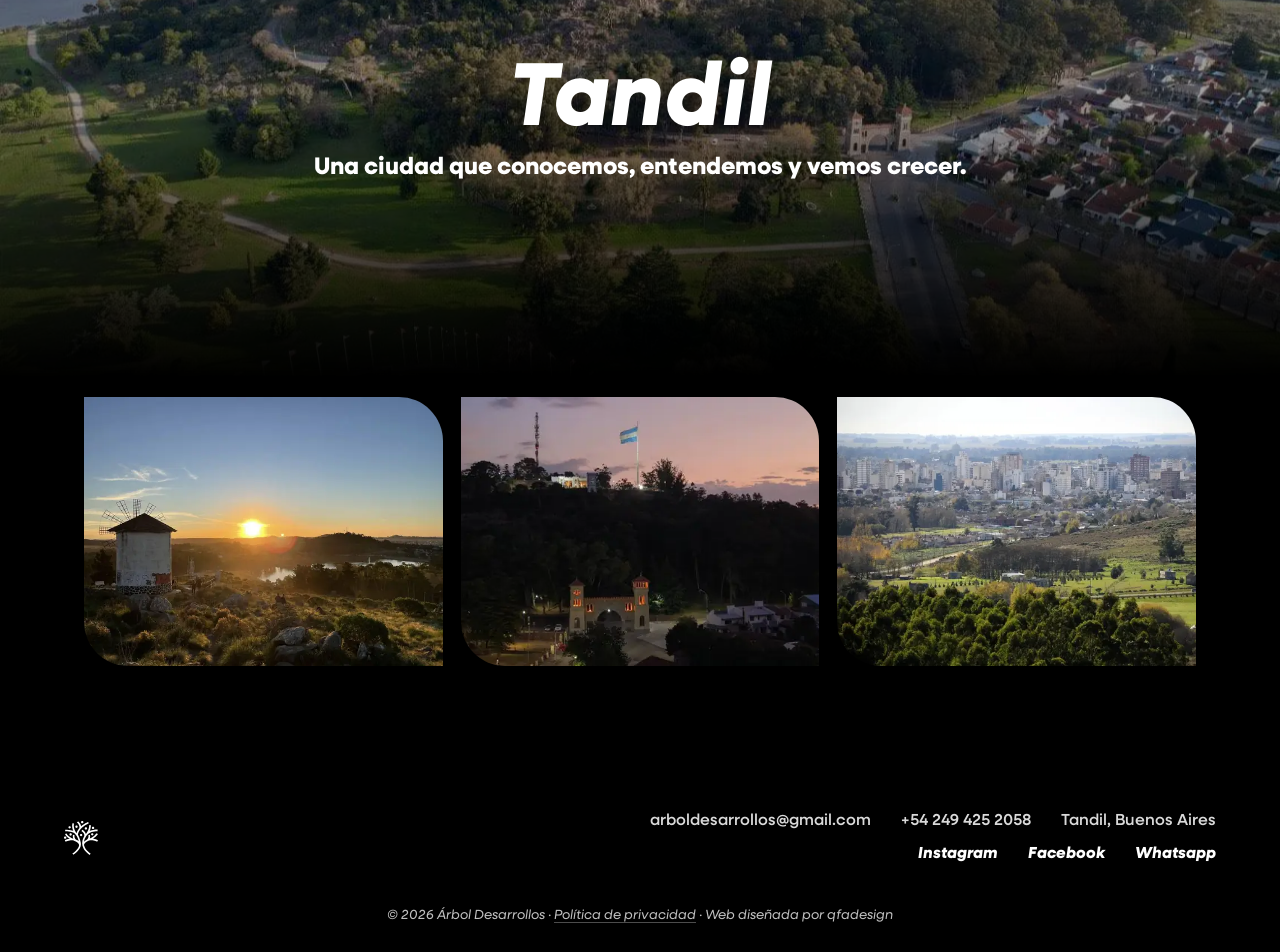
==== commit 5623bfbb: "Add files via upload" ====
--- a/acerca-de/index.html
+++ b/acerca-de/index.html
@@ -23,7 +23,7 @@
 <link rel="icon" href="/favicon.ico" sizes="48x48"><link rel="icon" type="image/png" sizes="48x48" href="/favicon-48x48.png"><link rel="icon" type="image/png" sizes="96x96" href="/favicon-96x96.png"><link rel="icon" type="image/svg+xml" href="/favicon.svg" sizes="any"><link rel="apple-touch-icon" href="/apple-touch-icon.png"><link rel="manifest" href="/site.webmanifest">
 <link rel="preload" as="font" type="font/woff2" href="/fonts/neulis-400-500.woff2" crossorigin>
 <link rel="preload" as="font" type="font/woff2" href="/fonts/neulis-900.woff2" crossorigin>
-<link rel="stylesheet" href="/css/style.css?v=20261112">
+<link rel="stylesheet" href="/css/style.css?v=20261115">
 <script type="application/ld+json">{"@context":"https://schema.org","@graph":[{"@type":["Organization","RealEstateAgent"],"@id":"https://arboldesarrollos.com/#organizacion","name":"Árbol Desarrollos","alternateName":"Árbol Desarrollos Inmobiliarios","description":"Árbol es una desarrolladora inmobiliaria de Tandil. Proyectos de vivienda (Árbol Origen) e inversión (Árbol Horizonte) con planificación y mirada a largo plazo.","url":"https://arboldesarrollos.com/","logo":{"@type":"ImageObject","url":"https://arboldesarrollos.com/icon-512.png","width":512,"height":512},"image":"https://arboldesarrollos.com/og-image.jpg","email":"arboldesarrollos@gmail.com","telephone":"+542494252058","address":{"@type":"PostalAddress","addressLocality":"Tandil","addressRegion":"Buenos Aires","addressCountry":"AR"},"areaServed":{"@type":"City","name":"Tandil","geo":{"@type":"GeoCoordinates","latitude":-37.3217,"longitude":-59.1332}},"sameAs":["https://www.instagram.com/arbol.desarrollos/","https://www.facebook.com/profile.php?id=61587335765953"],"contactPoint":{"@type":"ContactPoint","contactType":"customer service","email":"arboldesarrollos@gmail.com","telephone":"+542494252058","availableLanguage":"es"}},{"@type":"WebSite","@id":"https://arboldesarrollos.com/#sitio","url":"https://arboldesarrollos.com/","name":"Árbol Desarrollos","inLanguage":"es-AR","publisher":{"@id":"https://arboldesarrollos.com/#organizacion"}},{"@type":"AboutPage","@id":"https://arboldesarrollos.com/acerca-de/#webpage","url":"https://arboldesarrollos.com/acerca-de/","name":"Acerca de Árbol Desarrollos | Desarrolladora en Tandil","description":"Árbol es una desarrolladora que crea y acompaña proyectos de distintas escalas en Tandil, desde viviendas personales hasta desarrollos de mayor alcance.","inLanguage":"es-AR","isPartOf":{"@id":"https://arboldesarrollos.com/#sitio"},"about":{"@id":"https://arboldesarrollos.com/#organizacion"},"primaryImageOfPage":{"@type":"ImageObject","url":"https://arboldesarrollos.com/og-image.jpg"},"breadcrumb":{"@id":"https://arboldesarrollos.com/acerca-de/#breadcrumb"}},{"@type":"BreadcrumbList","@id":"https://arboldesarrollos.com/acerca-de/#breadcrumb","itemListElement":[{"@type":"ListItem","position":1,"name":"Inicio","item":"https://arboldesarrollos.com/"},{"@type":"ListItem","position":2,"name":"Acerca de","item":"https://arboldesarrollos.com/acerca-de/"}]}]}</script>
 </head>
 <body>
@@ -32,12 +32,12 @@
 <main id="contenido">
 <section class="page">
 <div class="head sp"><h1 class="soft">Desarrollamos ideas para que puedan crecer.</h1></div>
-<div class="split"><div class="tx"><h2>¿Qué es Árbol?</h2><p>Árbol es una desarrolladora que crea y acompaña proyectos de distintas escalas, desde viviendas personales hasta desarrollos de mayor alcance.</p><p>Trabajamos para transformar ideas en proyectos concretos, combinando planificación, arquitectura, gestión y una mirada puesta en el futuro.</p></div><div class="ph"><img src="/img/detalle-arquitectura-900.webp" srcset="/img/detalle-arquitectura-640.webp 640w, /img/detalle-arquitectura-900.webp 900w" sizes="(max-width:820px) 100vw, 50vw" alt="Detalle de arquitectura" width="900" height="1350" loading="lazy" decoding="async"></div></div>
-<div class="split rev"><div class="ph"><img src="/img/arboles-contrapicado-736.webp" srcset="/img/arboles-contrapicado-640.webp 640w, /img/arboles-contrapicado-736.webp 736w" sizes="(max-width:820px) 100vw, 50vw" alt="Árboles vistos desde abajo" width="736" height="1338" loading="lazy" decoding="async"></div><div class="tx"><h2>Construir es solo una parte.</h2><p>Un proyecto empieza mucho antes de que aparezca el primer ladrillo.</p><p>Empieza con una idea, una necesidad, una oportunidad o una visión.</p><p>En Árbol trabajamos sobre ese origen para desarrollar proyectos que tengan sentido en su contexto y puedan crecer con el tiempo.</p><a class="btn dk" href="/ramas/">Ver ramas</a></div></div>
+<div class="split"><div class="tx"><h2>¿Qué es Árbol?</h2><p>Árbol es una desarrolladora que crea y acompaña proyectos de distintas escalas, desde viviendas personales hasta desarrollos de mayor alcance.</p><p>Trabajamos para transformar ideas en proyectos concretos, combinando planificación, arquitectura, gestión y una mirada puesta en el futuro.</p></div><div class="ph"><img src="/img/detalle-arquitectura-900.webp?v=2" srcset="/img/detalle-arquitectura-640.webp?v=2 640w, /img/detalle-arquitectura-900.webp?v=2 1200w" sizes="(max-width:820px) 100vw, 50vw" alt="Terraza con parrilla, deck y jardín al atardecer" width="1200" height="900" loading="lazy" decoding="async"></div></div>
+<div class="split rev"><div class="ph"><img src="/img/arboles-contrapicado-736.webp?v=2" srcset="/img/arboles-contrapicado-640.webp?v=2 640w, /img/arboles-contrapicado-736.webp?v=2 1200w" sizes="(max-width:820px) 100vw, 50vw" alt="Árboles vistos desde abajo" width="1200" height="900" loading="lazy" decoding="async"></div><div class="tx"><h2>Construir es solo una parte.</h2><p>Un proyecto empieza mucho antes de que aparezca el primer ladrillo.</p><p>Empieza con una idea, una necesidad, una oportunidad o una visión.</p><p>En Árbol trabajamos sobre ese origen para desarrollar proyectos que tengan sentido en su contexto y puedan crecer con el tiempo.</p><a class="btn dk" href="/ramas/">Ver ramas</a></div></div>
 <div class="tan"><img class="bgi" src="/img/tandil-parque-aerea-1320.webp" srcset="/img/tandil-parque-aerea-640.webp 640w, /img/tandil-parque-aerea-1024.webp 1024w, /img/tandil-parque-aerea-1320.webp 1320w" sizes="100vw" alt="Vista aérea de un parque y barrios de Tandil" width="1320" height="735" loading="lazy" decoding="async"><h2>Tandil</h2><p>Una ciudad que conocemos, entendemos y vemos crecer.</p></div>
 <div class="sec"><div class="gal"><div><img src="/img/tandil-atardecer-molino-1100.webp" srcset="/img/tandil-atardecer-molino-640.webp 640w, /img/tandil-atardecer-molino-1024.webp 1024w, /img/tandil-atardecer-molino-1100.webp 1100w" sizes="(max-width:820px) 100vw, 33vw" alt="Atardecer en Tandil" width="1100" height="825" loading="lazy" decoding="async"></div><div><img src="/img/tandil-portal-cerro-calvario-1100.webp" srcset="/img/tandil-portal-cerro-calvario-640.webp 640w, /img/tandil-portal-cerro-calvario-1024.webp 1024w, /img/tandil-portal-cerro-calvario-1100.webp 1100w" sizes="(max-width:820px) 100vw, 33vw" alt="Portal del Cerro Calvario" width="1100" height="618" loading="lazy" decoding="async"></div><div><img src="/img/tandil-ciudad-lejos-1100.webp" srcset="/img/tandil-ciudad-lejos-640.webp 640w, /img/tandil-ciudad-lejos-1024.webp 1024w, /img/tandil-ciudad-lejos-1100.webp 1100w" sizes="(max-width:820px) 100vw, 33vw" alt="Vista de la ciudad de Tandil" width="1100" height="750" loading="lazy" decoding="async"></div></div></div>
 </section>
 </main>
 <footer><a class="flogo" href="/" aria-label="Ir al inicio"><img class="ft" src="/img/logo-isotipo.svg" alt="Árbol Desarrollos" width="35" height="34"></a><div><ul class="fn"><li><a href="mailto:arboldesarrollos@gmail.com">arboldesarrollos@gmail.com</a></li><li><a href="tel:+542494252058">+54 249 425 2058</a></li><li>Tandil, Buenos Aires</li></ul><ul class="s"><li><a href="https://www.instagram.com/arbol.desarrollos/" target="_blank" rel="noopener">Instagram</a></li><li><a href="https://www.facebook.com/profile.php?id=61587335765953" target="_blank" rel="noopener">Facebook</a></li><li><a href="https://wa.me/542494252058" target="_blank" rel="noopener">Whatsapp</a></li></ul></div><small>© 2026 Árbol Desarrollos · <a href="/politica-de-privacidad/">Política de privacidad</a> · Web diseñada por qfadesign</small></footer>
-<script src="/js/main.js?v=20261112" defer></script>
+<script src="/js/main.js?v=20261115" defer></script>
 </body></html>
--- a/css/style.css
+++ b/css/style.css
@@ -102,7 +102,7 @@
 .back:hover{opacity:1;border-color:var(--d)}
 .head .tag{display:block;margin-bottom:10px}
 .hs{display:flex;gap:18px;overflow-x:auto;scroll-snap-type:x mandatory;padding:0 var(--pad) 14px;scroll-padding:0 var(--pad);scrollbar-width:thin;scrollbar-color:var(--d) #111;-webkit-overflow-scrolling:touch}
-.hs img{--w:min(80vw,520px);flex:0 0 var(--w);width:var(--w);height:auto!important;max-height:280px;aspect-ratio:2/1;object-fit:cover;object-position:center 45%;border-radius:0 28px 0 28px;scroll-snap-align:start;background:#111}
+.hs img{--w:min(86vw,620px);flex:0 0 var(--w);width:var(--w);height:auto!important;max-height:360px;aspect-ratio:16/10;object-fit:cover;object-position:center 45%;border-radius:0 28px 0 28px;scroll-snap-align:start;background:#111}
 .hsn{display:flex;gap:10px;justify-content:flex-end;padding:8px var(--pad) 0}
 .hsn button{width:46px;height:46px;border-radius:0 16px 0 16px;border:2px solid var(--d);background:transparent;color:#fff;font-size:26px;line-height:1;cursor:pointer;transition:.2s}
 .hsn button:hover{background:var(--d);color:#000}
@@ -408,3 +408,50 @@
 .cta h2,.cta p{justify-self:start}
 .cta .btn{justify-self:start}
 @media(max-width:820px){.cta{grid-template-columns:1fr;justify-items:center;text-align:center}.cta h2,.cta p,.cta .btn{justify-self:center}}
+
+/* ============ RAMAS (inicio y página de ramas) ============ */
+/* inicio: dos tarjetas negras unidas por las ramas */
+.ramas .duo{max-width:1020px;gap:clamp(14px,2.4vw,30px);align-items:stretch;margin:52px auto 56px}
+.duo .l,.duo .r{background:var(--o);color:#000;text-align:left;padding:34px 34px 38px;border-radius:0 var(--r) 0 var(--r);box-shadow:0 10px 30px rgba(0,0,0,.18);transition:transform .5s cubic-bezier(.16,1,.3,1),box-shadow .5s ease}
+.duo .r{background:var(--g)}
+.duo .l:hover,.duo .r:hover{transform:translateY(-5px);box-shadow:0 18px 40px rgba(0,0,0,.3)}
+.duo h3{color:#000;font-size:clamp(26px,3vw,34px);margin-top:10px}
+.duo p{font-size:clamp(15px,1.3vw,17px);line-height:1.45;font-weight:500;margin-top:12px}
+.duo .ic{align-self:center}
+.rt{display:block;font-size:13px;font-weight:800;letter-spacing:.14em;text-transform:uppercase;color:#000;opacity:.7}
+@media(max-width:820px){
+.duo .l,.duo .r{text-align:left;padding:26px 24px 30px}
+.duo .ic{transform:rotate(90deg);margin:-4px auto}
+}
+/* página de ramas: tarjetas grandes con la rama de fondo */
+.cards.rm{gap:clamp(18px,2.6vw,34px)}
+.cards.rm .card{position:relative;overflow:hidden;display:flex;flex-direction:column;align-items:flex-start;min-height:300px;padding:clamp(30px,4vw,48px);border-radius:0 44px 0 44px}
+.cards.rm .card .rt{color:#000;opacity:.7}
+.cards.rm .card h3{font-size:clamp(42px,5.4vw,68px);margin:12px 0 16px}
+.cards.rm .card p{font-size:clamp(16px,1.5vw,19px);line-height:1.45;max-width:350px;margin-bottom:0;position:relative}
+.cards.rm .card .btn{margin-top:auto;position:relative}
+.cards.rm .card .rb{position:absolute;right:-44px;top:50%;width:190px;max-width:none;height:auto;opacity:.3;pointer-events:none;transform:translateY(-50%) rotate(var(--rot,0deg))}
+.crit{margin-top:48px;text-align:center}
+.crit .mat{justify-content:center;margin-top:16px;gap:12px}
+.crit .mat span{padding:10px 26px;font-size:16px}
+@media(max-width:820px){.cards.rm .card{min-height:260px}.cards.rm .card .rb{width:150px;right:-30px}}
+
+/* ============ INICIO: hero quieto + bloque negro + ramas en blanco ============ */
+/* el hero queda fijo y "Más que construir" lo va tapando al bajar */
+.hero{position:sticky;top:62px;z-index:0}
+.hero~*{position:relative;z-index:1}
+.hero~.sec{background:#000}
+/* "Más que construir" en negro (solo en el inicio) */
+.hero+.split{background:#000;color:#fff}
+/* ramas: fondo blanco */
+.ramas{background:#fff}
+.ramas h2{color:#000}
+.ramas h2>span:not(.w){color:var(--o)}
+.ramas .ic img{filter:invert(1)}
+@media(max-width:820px){.ramas{background:#fff}}
+/* todo lo que viene después del hero lo tapa por completo (aunque la foto aún no haya cargado) */
+.hero~.head,.hero~.sec,.hero~.tan,.hero~.cta{background-color:#000}
+/* la lista de proyectos ocupa todo el ancho (antes quedaban franjas a los costados por donde se veia el hero) */
+.hero~.sec{max-width:none;margin:0;padding-left:max(var(--pad),calc((100% - 1240px)/2 + var(--pad)));padding-right:max(var(--pad),calc((100% - 1240px)/2 + var(--pad)))}
+/* esquinas redondeadas del tamano de la superposicion: no dejan ver el hero por detras */
+.hero~.split,.hero~.ramas,.hero~.head{border-radius:0 var(--ov) 0 0}
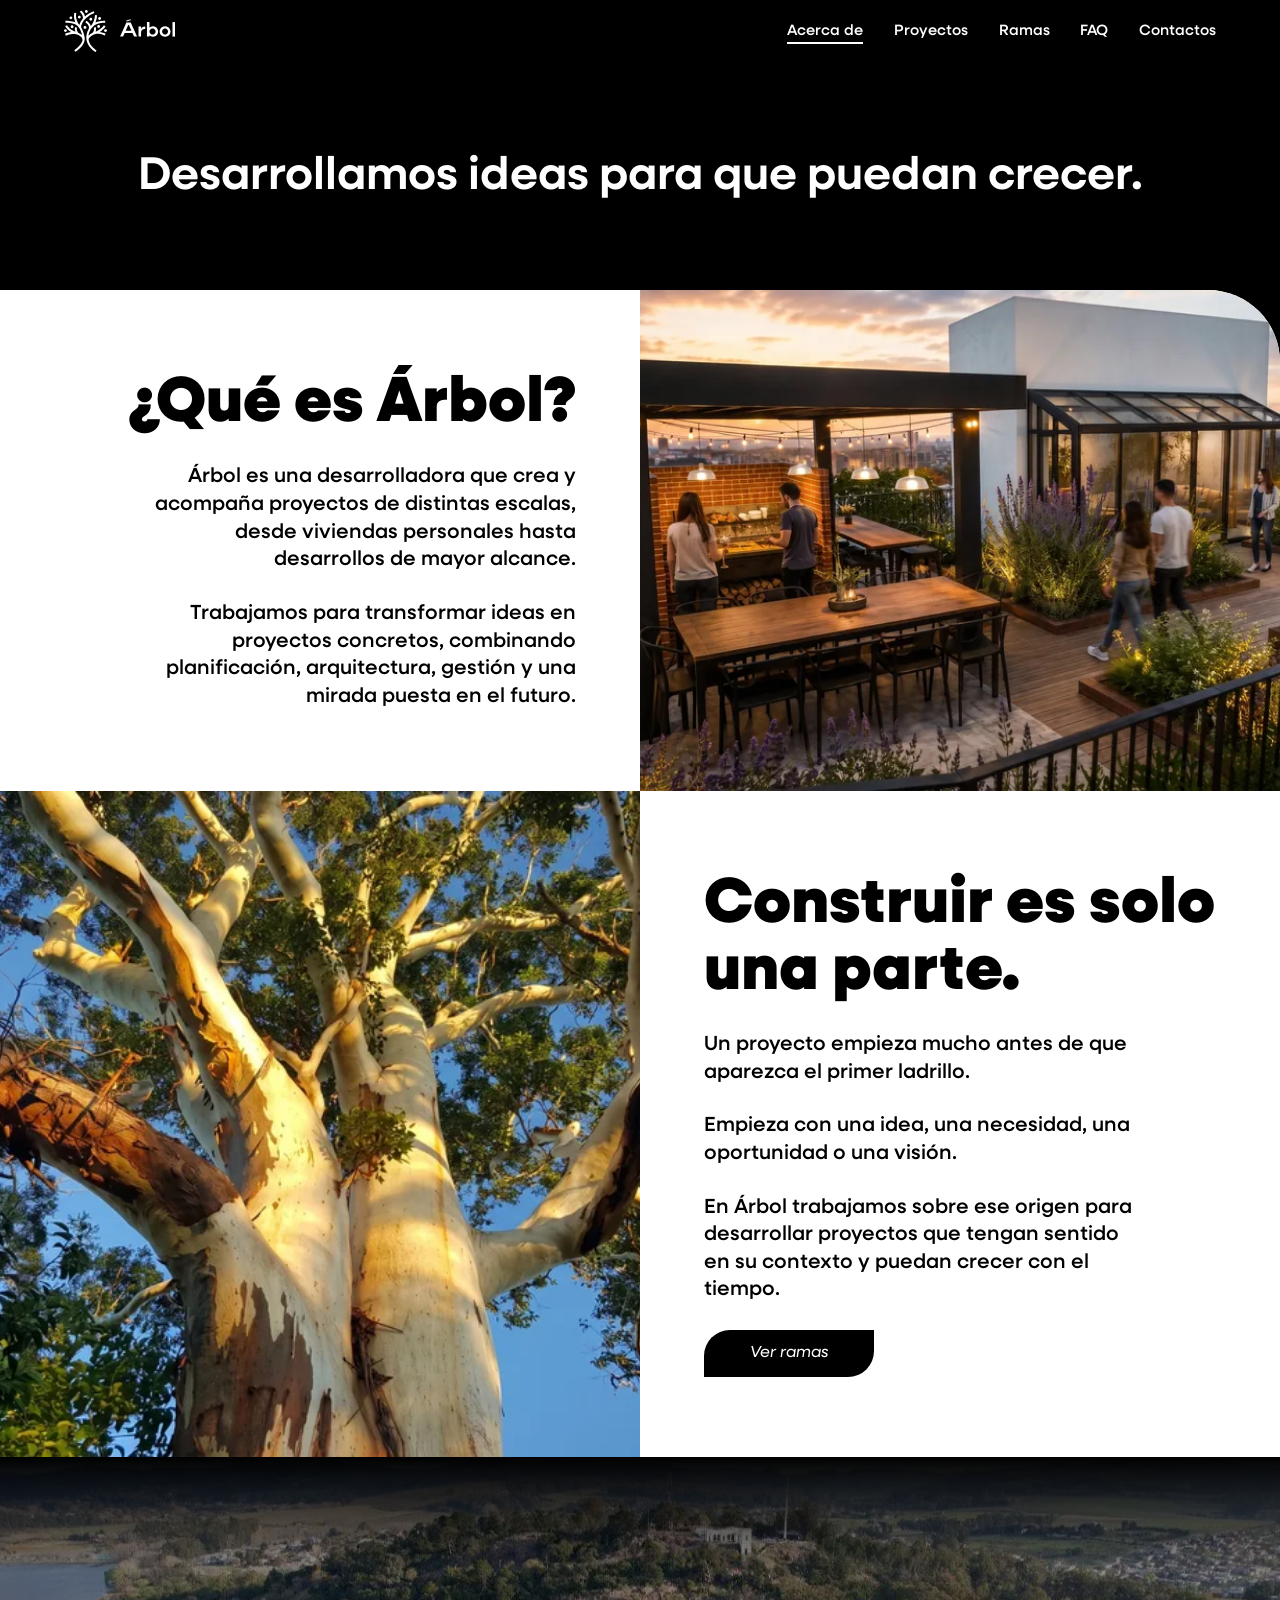
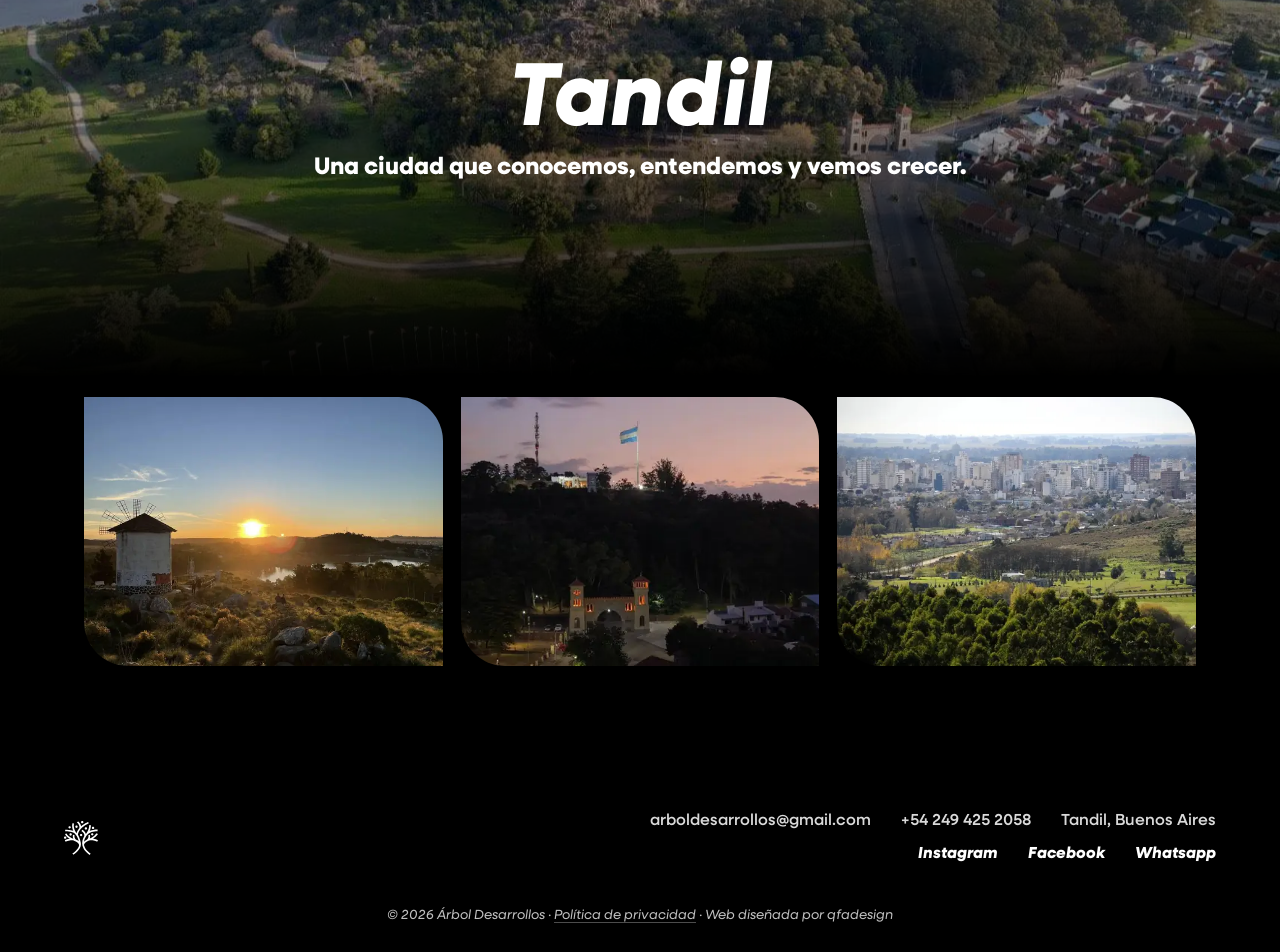
==== commit 13c1d812: "Add files via upload" ====
--- a/acerca-de/index.html
+++ b/acerca-de/index.html
@@ -28,7 +28,7 @@
 </head>
 <body>
 <a class="skip" href="#contenido">Saltar al contenido</a>
-<header><nav aria-label="Principal"><a class="logo" href="/" aria-label="Árbol Desarrollos, ir al inicio"><img src="/img/logo.svg" alt="Árbol Desarrollos" width="112" height="36"></a><button id="bg" type="button" aria-label="Abrir menú" aria-expanded="false" aria-controls="mn">☰</button><ul id="mn"><li><a href="/acerca-de/" class="on" aria-current="page">Acerca de</a></li><li><a href="/proyectos/">Proyectos</a></li><li><a href="/ramas/">Ramas</a></li><li><a href="/preguntas-frecuentes/">FAQ</a></li><li><a href="/contacto/">Contactos</a></li></ul></nav></header>
+<header><nav aria-label="Principal"><a class="logo" href="/" aria-label="Árbol Desarrollos, ir al inicio"><img src="/img/logo-nav.svg" alt="Árbol Desarrollos" width="111" height="42"></a><button id="bg" type="button" aria-label="Abrir menú" aria-expanded="false" aria-controls="mn">☰</button><ul id="mn"><li><a href="/acerca-de/" class="on" aria-current="page">Acerca de</a></li><li><a href="/proyectos/">Proyectos</a></li><li><a href="/ramas/">Ramas</a></li><li><a href="/preguntas-frecuentes/">FAQ</a></li><li><a href="/contacto/">Contactos</a></li></ul></nav></header>
 <main id="contenido">
 <section class="page">
 <div class="head sp"><h1 class="soft">Desarrollamos ideas para que puedan crecer.</h1></div>
--- a/css/style.css
+++ b/css/style.css
@@ -17,7 +17,7 @@
 a{color:inherit;text-decoration:none}
 img{max-width:100%;display:block}
 header nav{position:fixed;top:env(safe-area-inset-top,0);left:0;right:0;height:62px;background:#000;display:flex;align-items:center;justify-content:space-between;padding:0 var(--pad);z-index:10}
-header nav .logo img{height:36px;width:auto}
+header nav .logo img{height:42px;width:auto}
 header nav ul{display:flex;gap:clamp(16px,2.4vw,34px);list-style:none;padding:0}
 header nav ul a{font-weight:500;font-size:15px;padding:6px 0;border-bottom:2px solid transparent;transition:.2s}
 header nav ul a:hover,header nav ul a.on{border-color:var(--d)}
@@ -342,7 +342,7 @@
 .ld-s{position:absolute;opacity:0;background:linear-gradient(180deg,rgba(0,0,0,.34) 0%,rgba(0,0,0,.16) 42%,rgba(0,0,0,.42) 100%);transition:opacity 1.4s ease}
 #ldr.o2 .ld-s{opacity:1}
 .ld-m{width:min(74vw,520px);height:auto;overflow:visible;animation:ldslide .95s cubic-bezier(.7,0,.2,1) 1.55s both}
-@keyframes ldslide{from{transform:translateX(41.5%) scale(1.24)}to{transform:none}}
+@keyframes ldslide{from{transform:translateX(38.7%) scale(1.24)}to{transform:none}}
 .ld-g{transform-box:fill-box;transform-origin:50% 100%;animation:ldgrow 1.1s cubic-bezier(.65,0,.25,1) .1s backwards}
 @keyframes ldgrow{from{transform:scaleY(0)}to{transform:none}}
 .ld-l{transform-box:fill-box;transform-origin:center;animation:ldpop .6s cubic-bezier(.2,.8,.2,1) var(--d,0s) backwards}
@@ -446,7 +446,7 @@
 /* ramas: fondo blanco */
 .ramas{background:#fff}
 .ramas h2{color:#000}
-.ramas h2>span:not(.w){color:var(--o)}
+.ramas h2>span:not(.w){color:#000}
 .ramas .ic img{filter:invert(1)}
 @media(max-width:820px){.ramas{background:#fff}}
 /* todo lo que viene después del hero lo tapa por completo (aunque la foto aún no haya cargado) */
@@ -455,3 +455,26 @@
 .hero~.sec{max-width:none;margin:0;padding-left:max(var(--pad),calc((100% - 1240px)/2 + var(--pad)));padding-right:max(var(--pad),calc((100% - 1240px)/2 + var(--pad)))}
 /* esquinas redondeadas del tamano de la superposicion: no dejan ver el hero por detras */
 .hero~.split,.hero~.ramas,.hero~.head{border-radius:0 var(--ov) 0 0}
+
+/* ============ v16: titulo de ramas con la tipografia script, sin naranja ============ */
+.tit-script{font-family:var(--script);font-weight:400;font-size:1.45em;line-height:1;display:inline-block;margin-top:.06em;color:inherit!important}
+.ramas h2{line-height:1}
+.ramas .rsub{font-size:clamp(16px,1.6vw,20px);font-weight:500;margin-top:18px;color:#000;opacity:.75}
+
+/* v16: inicio, ramitas adentro de las tarjetas (como en la pagina Ramas) */
+.ramas .duo{grid-template-columns:1fr 1fr}
+.ramas .duo .l,.ramas .duo .r{position:relative;overflow:hidden;min-height:230px}
+.ramas .duo .l>*,.ramas .duo .r>*{position:relative}
+.ramas .duo .rb{position:absolute;right:-40px;top:50%;width:170px;max-width:none;height:auto;opacity:.3;pointer-events:none;transform:translateY(-50%) rotate(var(--rot,0deg));filter:none}
+.ramas .duo p{max-width:330px}
+/* v16: en celular el bloque de ramas es mas compacto */
+@media(max-width:820px){
+.ramas{padding:44px var(--pad) 48px}
+.ramas h2{font-size:clamp(30px,9vw,40px)}
+.ramas .rsub{margin-top:10px;font-size:15px}
+.ramas .duo{grid-template-columns:1fr;margin:26px auto 28px;gap:14px}
+.ramas .duo .l,.ramas .duo .r{padding:22px 22px 24px;min-height:0}
+.ramas .duo .rb{width:130px;right:-30px}
+.ramas .duo h3{margin-top:6px;font-size:26px}
+.ramas .duo p{margin-top:8px;max-width:78%}
+}
